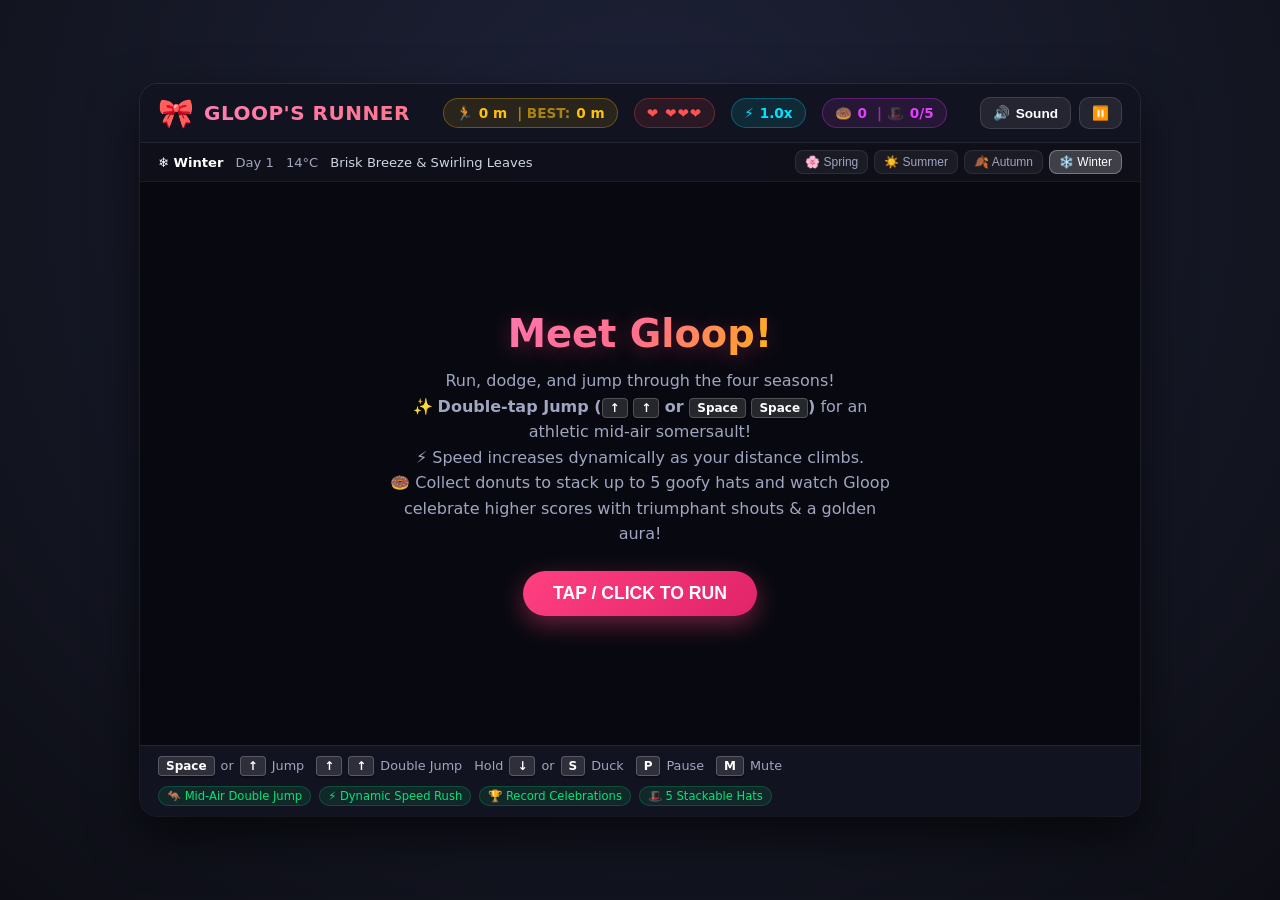
==== gloop_runner.html @ 0ab564d3 "feat: deploy Gloop Runner endless runner with mobile responsive UI and Netlify redirects" ====
<!DOCTYPE html>
<html lang="en">
<head>
  <meta charset="UTF-8">
  <meta name="viewport" content="width=device-width, initial-scale=1.0, user-scalable=no, maximum-scale=1.0">
  <title>Gloop's Endless Adventure - The Game That Never Ends</title>
  <style>
    /* ==========================================================================
       GLOOP'S ENDLESS RUNNER - STYLESHEET
       Self-contained, responsive, arcade-style aesthetic
       ========================================================================== */
    :root {
      --bg-dark: #12131c;
      --card-bg: rgba(26, 28, 44, 0.85);
      --accent-pink: #ff4081;
      --accent-gold: #ffc107;
      --accent-blue: #00e5ff;
      --accent-green: #00e676;
      --text-main: #ffffff;
      --text-muted: #a0a5c0;
      --font-family: 'Segoe UI', system-ui, -apple-system, BlinkMacSystemFont, Roboto, sans-serif;
    }

    * {
      box-sizing: border-box;
      margin: 0;
      padding: 0;
      user-select: none;
      -webkit-user-select: none;
      -webkit-tap-highlight-color: transparent;
    }

    body {
      background-color: var(--bg-dark);
      background-image: radial-gradient(circle at 50% 20%, #1e2238 0%, #0d0e15 100%);
      color: var(--text-main);
      font-family: var(--font-family);
      min-height: 100vh;
      display: flex;
      flex-direction: column;
      align-items: center;
      justify-content: center;
      overflow-x: hidden;
      padding: 10px;
    }

    /* Container wrapper for the game */
    #game-container {
      position: relative;
      width: 100%;
      max-width: 1000px;
      display: flex;
      flex-direction: column;
      background: var(--card-bg);
      border-radius: 18px;
      box-shadow: 0 20px 50px rgba(0, 0, 0, 0.6), 0 0 0 1px rgba(255, 255, 255, 0.1);
      overflow: hidden;
      backdrop-filter: blur(10px);
    }

    /* Top HUD Navigation Bar */
    header.game-header {
      display: flex;
      flex-wrap: wrap;
      justify-content: space-between;
      align-items: center;
      padding: 12px 18px;
      background: rgba(18, 19, 32, 0.95);
      border-bottom: 1px solid rgba(255, 255, 255, 0.08);
      gap: 10px;
      z-index: 10;
    }

    .brand {
      display: flex;
      align-items: center;
      gap: 10px;
    }

    .brand-icon {
      font-size: 1.8rem;
      animation: floatIcon 2.5s ease-in-out infinite alternate;
    }

    @keyframes floatIcon {
      from { transform: translateY(0) rotate(0deg); }
      to { transform: translateY(-4px) rotate(6deg); }
    }

    .brand-title {
      font-size: 1.25rem;
      font-weight: 800;
      letter-spacing: 0.5px;
      background: linear-gradient(135deg, #ff7eb3 0%, #ff758c 100%);
      -webkit-background-clip: text;
      -webkit-text-fill-color: transparent;
    }

    .stats-bar {
      display: flex;
      align-items: center;
      gap: 16px;
      flex-wrap: wrap;
    }

    .stat-pill {
      display: flex;
      align-items: center;
      gap: 6px;
      background: rgba(255, 255, 255, 0.06);
      padding: 6px 12px;
      border-radius: 20px;
      font-size: 0.85rem;
      font-weight: 600;
      border: 1px solid rgba(255, 255, 255, 0.05);
    }

    .stat-pill.score-pill {
      color: var(--accent-gold);
      border-color: rgba(255, 193, 7, 0.3);
      background: rgba(255, 193, 7, 0.1);
    }

    .stat-pill.lives-pill {
      color: #ff5252;
      border-color: rgba(255, 82, 82, 0.3);
      background: rgba(255, 82, 82, 0.1);
      letter-spacing: 1px;
    }

    .stat-pill.speed-pill {
      color: #00e5ff;
      border-color: rgba(0, 229, 255, 0.3);
      background: rgba(0, 229, 255, 0.1);
      font-weight: 800;
    }

    .stat-pill.donut-pill {
      color: #e040fb;
      border-color: rgba(224, 64, 251, 0.3);
      background: rgba(224, 64, 251, 0.1);
    }

    .header-actions {
      display: flex;
      align-items: center;
      gap: 8px;
    }

    .btn-action {
      background: rgba(255, 255, 255, 0.08);
      color: var(--text-main);
      border: 1px solid rgba(255, 255, 255, 0.12);
      border-radius: 10px;
      padding: 7px 12px;
      font-size: 0.85rem;
      font-weight: 600;
      cursor: pointer;
      display: inline-flex;
      align-items: center;
      gap: 6px;
      transition: all 0.2s ease;
    }

    .btn-action:hover {
      background: rgba(255, 255, 255, 0.18);
      transform: translateY(-1px);
    }

    .btn-action:active {
      transform: translateY(1px);
    }

    /* Weather & Season Ticker Line */
    .season-ticker {
      display: flex;
      align-items: center;
      justify-content: space-between;
      padding: 7px 18px;
      background: rgba(14, 15, 24, 0.9);
      border-bottom: 1px solid rgba(255, 255, 255, 0.05);
      font-size: 0.82rem;
      color: var(--text-muted);
      flex-wrap: wrap;
      gap: 8px;
    }

    .season-info {
      display: flex;
      align-items: center;
      gap: 12px;
    }

    .season-badge {
      font-weight: 700;
      color: #ffffff;
      display: flex;
      align-items: center;
      gap: 5px;
    }

    .season-buttons {
      display: flex;
      align-items: center;
      gap: 6px;
    }

    .btn-season {
      background: rgba(255, 255, 255, 0.05);
      border: 1px solid rgba(255, 255, 255, 0.08);
      color: var(--text-muted);
      padding: 4px 9px;
      border-radius: 8px;
      font-size: 0.75rem;
      cursor: pointer;
      transition: all 0.2s;
    }

    .btn-season:hover, .btn-season.active {
      background: rgba(255, 255, 255, 0.2);
      color: #fff;
      border-color: rgba(255, 255, 255, 0.3);
    }

    /* Canvas Viewport */
    .canvas-wrapper {
      position: relative;
      width: 100%;
      aspect-ratio: 16 / 9;
      background: #000;
      overflow: hidden;
      cursor: pointer;
    }

    canvas#gameCanvas {
      display: block;
      width: 100%;
      height: 100%;
      touch-action: none;
    }

    /* On-Screen Mobile Touch Controls */
    .touch-controls {
      display: none;
      position: absolute;
      bottom: 12px;
      left: 0;
      width: 100%;
      padding: 0 16px;
      pointer-events: none;
      justify-content: space-between;
      z-index: 15;
    }

    .touch-btn {
      pointer-events: auto;
      width: 82px;
      height: 82px;
      border-radius: 50%;
      background: rgba(255, 255, 255, 0.25);
      border: 3px solid rgba(255, 255, 255, 0.5);
      box-shadow: 0 6px 16px rgba(0, 0, 0, 0.4);
      color: #ffffff;
      font-size: 1.1rem;
      font-weight: 800;
      display: flex;
      flex-direction: column;
      align-items: center;
      justify-content: center;
      gap: 3px;
      backdrop-filter: blur(8px);
      transition: transform 0.1s, background 0.1s;
      user-select: none;
      -webkit-user-select: none;
      touch-action: none;
    }

    .touch-btn:active, .touch-btn.pressed {
      transform: scale(0.92);
      background: rgba(255, 255, 255, 0.45);
      border-color: #fff;
    }

    .touch-btn span.label {
      font-size: 0.72rem;
      letter-spacing: 0.5px;
    }

    /* Overlay screens (Pause, Start Instructions) */
    .overlay-screen {
      position: absolute;
      top: 0;
      left: 0;
      width: 100%;
      height: 100%;
      background: rgba(10, 11, 20, 0.82);
      backdrop-filter: blur(8px);
      display: flex;
      flex-direction: column;
      align-items: center;
      justify-content: center;
      color: #fff;
      z-index: 20;
      opacity: 0;
      pointer-events: none;
      transition: opacity 0.3s ease;
      padding: 24px;
      text-align: center;
    }

    .overlay-screen.visible {
      opacity: 1;
      pointer-events: auto;
    }

    .overlay-title {
      font-size: 2.4rem;
      font-weight: 900;
      margin-bottom: 12px;
      background: linear-gradient(135deg, #ff7eb3, #ff758c, #ffc107);
      -webkit-background-clip: text;
      -webkit-text-fill-color: transparent;
      text-shadow: 0 4px 20px rgba(255, 64, 129, 0.3);
    }

    .overlay-desc {
      font-size: 1rem;
      max-width: 500px;
      line-height: 1.6;
      color: var(--text-muted);
      margin-bottom: 24px;
    }

    .overlay-btn {
      background: linear-gradient(135deg, var(--accent-pink), #e02468);
      border: none;
      color: #fff;
      padding: 12px 30px;
      font-size: 1.1rem;
      font-weight: 700;
      border-radius: 30px;
      cursor: pointer;
      box-shadow: 0 8px 24px rgba(255, 64, 129, 0.4);
      transition: all 0.2s ease;
    }

    .overlay-btn:hover {
      transform: translateY(-2px) scale(1.03);
      box-shadow: 0 12px 30px rgba(255, 64, 129, 0.6);
    }

    /* Bottom Info & Keyboard Hints */
    footer.game-footer {
      display: flex;
      justify-content: space-between;
      align-items: center;
      padding: 10px 18px;
      background: rgba(18, 19, 32, 0.95);
      border-top: 1px solid rgba(255, 255, 255, 0.08);
      font-size: 0.8rem;
      color: var(--text-muted);
      flex-wrap: wrap;
      gap: 10px;
    }

    .key-hints {
      display: flex;
      align-items: center;
      gap: 12px;
      flex-wrap: wrap;
    }

    .key-hint {
      display: flex;
      align-items: center;
      gap: 6px;
    }

    kbd {
      background: rgba(255, 255, 255, 0.12);
      border: 1px solid rgba(255, 255, 255, 0.2);
      border-radius: 4px;
      padding: 2px 7px;
      font-family: inherit;
      font-size: 0.75rem;
      font-weight: 700;
      color: #fff;
      box-shadow: 0 2px 0 rgba(0, 0, 0, 0.4);
    }

    .feature-tags {
      display: flex;
      gap: 8px;
    }

    .feature-tag {
      font-size: 0.72rem;
      color: var(--accent-green);
      background: rgba(0, 230, 118, 0.1);
      padding: 2px 8px;
      border-radius: 12px;
      border: 1px solid rgba(0, 230, 118, 0.2);
    }

    /* ==========================================================================
       MOBILE RESPONSIVE & CUTE ADAPTIVE LAYOUT (< 768px)
       Full-screen native mobile arcade feel, chunky pastel thumb controls,
       compact HUD, and zero clutter.
       ========================================================================== */
    .mobile-control-bar {
      display: none;
    }

    @media (max-width: 768px) {
      body {
        padding: 0;
        margin: 0;
        width: 100vw;
        height: 100dvh;
        height: 100vh;
        overflow: hidden;
        justify-content: flex-start;
      }

      #game-container {
        width: 100vw;
        height: 100dvh;
        height: 100vh;
        max-width: 100%;
        border-radius: 0;
        border: none;
        box-shadow: none;
        background: #0d0e17;
      }

      /* Compact, Cute Top Header on Phone */
      header.game-header {
        padding: 8px 10px;
        gap: 6px;
        flex-wrap: nowrap;
        background: rgba(18, 19, 32, 0.98);
        border-bottom: 1px solid rgba(255, 255, 255, 0.08);
      }

      .brand {
        gap: 6px;
        flex-shrink: 0;
      }

      .brand-icon {
        font-size: 1.3rem;
      }

      .brand-title {
        font-size: 1rem;
        letter-spacing: 0.2px;
      }

      .stats-bar {
        gap: 5px;
        flex-wrap: nowrap;
        overflow-x: auto;
        scrollbar-width: none;
        -webkit-overflow-scrolling: touch;
      }
      .stats-bar::-webkit-scrollbar {
        display: none;
      }

      .stat-pill {
        padding: 4px 7px;
        font-size: 0.74rem;
        border-radius: 12px;
        gap: 3px;
        white-space: nowrap;
      }

      .stat-pill span[style*="opacity"] {
        display: none; /* Hide "| BEST:" verbose label to keep pills clean */
      }

      .header-actions {
        gap: 5px;
        flex-shrink: 0;
      }

      .btn-action {
        width: 34px;
        height: 34px;
        padding: 0;
        justify-content: center;
        border-radius: 50%;
      }

      .btn-action span#mute-text {
        display: none; /* Icon only */
      }

      /* Compact Weather Bar */
      .season-ticker {
        padding: 4px 10px;
        font-size: 0.72rem;
        flex-wrap: nowrap;
        gap: 6px;
        background: rgba(14, 15, 24, 0.95);
      }

      .season-info {
        gap: 6px;
        white-space: nowrap;
        overflow: hidden;
        text-overflow: ellipsis;
      }

      #hud-weather {
        display: none; /* Keep ticker ultra-clean on phone */
      }

      .season-buttons {
        gap: 3px;
        flex-shrink: 0;
      }

      .btn-season {
        padding: 2px 6px;
        font-size: 0.68rem;
        border-radius: 6px;
      }

      /* Canvas flexible gaming area */
      .canvas-wrapper {
        flex: 1;
        min-height: 0;
        width: 100%;
        aspect-ratio: auto; /* Let flex occupy natural screen height */
        display: flex;
        align-items: center;
        justify-content: center;
        background: #000;
      }

      canvas#gameCanvas {
        width: 100%;
        height: 100%;
        object-fit: contain;
      }

      /* On-screen touch controls in canvas are hidden in portrait; dedicated bottom bar is used */
      .touch-controls {
        display: none !important;
      }

      /* Mobile Dedicated Bottom Control Deck */
      .mobile-control-bar {
        display: flex;
        align-items: center;
        justify-content: space-between;
        padding: 8px 12px;
        padding-bottom: max(10px, env(safe-area-inset-bottom));
        background: rgba(14, 15, 26, 0.98);
        border-top: 1px solid rgba(255, 255, 255, 0.08);
        gap: 10px;
        z-index: 25;
      }

      .mobile-btn {
        flex: 1;
        height: 60px;
        border: none;
        border-radius: 18px;
        color: #ffffff;
        font-family: inherit;
        display: flex;
        align-items: center;
        justify-content: center;
        gap: 8px;
        cursor: pointer;
        user-select: none;
        -webkit-user-select: none;
        touch-action: manipulation;
        transition: transform 0.08s ease, filter 0.08s ease;
      }

      .mobile-btn:active, .mobile-btn.pressed {
        transform: scale(0.93);
        filter: brightness(1.25);
      }

      .mobile-btn.btn-duck {
        background: linear-gradient(135deg, #673ab7, #536dfe);
        box-shadow: 0 6px 18px rgba(103, 58, 183, 0.35);
      }

      .mobile-btn.btn-jump {
        background: linear-gradient(135deg, #ff4081, #f50057);
        box-shadow: 0 6px 18px rgba(255, 64, 129, 0.4);
      }

      .mobile-btn .btn-icon {
        font-size: 1.35rem;
      }

      .mobile-btn .btn-labels {
        display: flex;
        flex-direction: column;
        align-items: flex-start;
        line-height: 1.1;
      }

      .mobile-btn .btn-title {
        font-size: 0.92rem;
        font-weight: 800;
        letter-spacing: 0.5px;
      }

      .mobile-btn .btn-sub {
        font-size: 0.65rem;
        font-weight: 600;
        opacity: 0.85;
      }

      .mobile-hint {
        display: none;
        flex-direction: column;
        align-items: center;
        font-size: 0.62rem;
        color: var(--text-muted);
        line-height: 1.2;
        text-align: center;
      }

      /* Hide PC keyboard hints footer on phone */
      footer.game-footer {
        display: none !important;
      }

      /* Scaled cute modals for mobile */
      .overlay-screen {
        padding: 18px 14px;
      }

      .overlay-title {
        font-size: 1.6rem;
        margin-bottom: 8px;
      }

      .overlay-desc {
        font-size: 0.84rem;
        line-height: 1.45;
        margin-bottom: 16px;
      }

      .overlay-btn {
        padding: 11px 26px;
        font-size: 0.95rem;
        border-radius: 24px;
      }
    }

    /* Landscape Mode on Phone (Hold phone sideways) */
    @media (max-width: 900px) and (orientation: landscape) {
      body {
        padding: 0;
        height: 100vh;
      }

      #game-container {
        height: 100vh;
        width: 100vw;
        border-radius: 0;
      }

      header.game-header {
        padding: 4px 12px;
      }

      .season-ticker {
        display: none !important;
      }

      .mobile-control-bar {
        display: none !important;
      }

      /* In landscape, show floating corner thumb buttons */
      .touch-controls {
        display: flex !important;
        position: absolute;
        bottom: 10px;
        left: 0;
        width: 100%;
        padding: 0 16px;
        pointer-events: none;
        justify-content: space-between;
        z-index: 25;
      }

      .touch-btn {
        pointer-events: auto;
        width: 68px;
        height: 68px;
      }
    }

    /* Respect reduced motion preference */
    @media (prefers-reduced-motion: reduce) {
      .brand-icon {
        animation: none;
      }
      * {
        animation-duration: 0.001ms !important;
        transition-duration: 0.001ms !important;
      }
    }
  </style>
</head>
<body>

  <!-- Main Game Container -->
  <div id="game-container">
    
    <!-- Top Header HUD -->
    <header class="game-header">
      <div class="brand">
        <span class="brand-icon">🎀</span>
        <div class="brand-title">GLOOP'S RUNNER</div>
      </div>

      <div class="stats-bar">
        <div class="stat-pill score-pill" title="Distance Travelled">
          <span>🏃</span> <span id="hud-score">0 m</span>
          <span style="opacity: 0.6; margin-left: 4px;">| BEST:</span>
          <span id="hud-best-score">0 m</span>
        </div>

        <div class="stat-pill lives-pill" title="Player Lives (3 Hearts)">
          <span>❤️</span> <span id="hud-lives">❤️❤️❤️</span>
        </div>

        <div class="stat-pill speed-pill" title="Speed Multiplier">
          <span>⚡</span> <span id="hud-speed">1.0x</span>
        </div>

        <div class="stat-pill donut-pill" title="Donuts Collected & Hats">
          <span>🍩</span> <span id="hud-donuts">0</span>
          <span style="opacity: 0.6; margin-left: 4px;">| 🎩</span>
          <span id="hud-hats">0/5</span>
        </div>
      </div>

      <div class="header-actions">
        <button id="btn-mute" class="btn-action" title="Toggle Sound">
          <span id="mute-icon">🔊</span> <span id="mute-text">Sound</span>
        </button>
        <button id="btn-pause" class="btn-action" title="Pause Game (P)">
          <span id="pause-icon">⏸️</span>
        </button>
      </div>
    </header>

    <!-- Season & Dynamic Weather Ticker -->
    <div class="season-ticker">
      <div class="season-info">
        <div class="season-badge" id="hud-season-name">🍂 Autumn</div>
        <div id="hud-day">Day 1</div>
        <div id="hud-temp">14°C</div>
        <div id="hud-weather" style="color: #cbd5e1;">Brisk Breeze & Swirling Leaves</div>
      </div>

      <div class="season-buttons">
        <button class="btn-season" data-season="0" title="Switch to Spring">🌸 Spring</button>
        <button class="btn-season" data-season="1" title="Switch to Summer">☀️ Summer</button>
        <button class="btn-season" data-season="2" title="Switch to Autumn">🍂 Autumn</button>
        <button class="btn-season" data-season="3" title="Switch to Winter">❄️ Winter</button>
      </div>
    </div>

    <!-- Canvas Game Viewport -->
    <div class="canvas-wrapper" id="canvas-wrapper">
      <canvas id="gameCanvas"></canvas>

      <!-- On-Screen Mobile Touch Controls -->
      <div class="touch-controls">
        <button id="touch-duck" class="touch-btn" aria-label="Duck">
          <span>🛡️</span>
          <span class="label">DUCK</span>
        </button>
        <button id="touch-jump" class="touch-btn" aria-label="Jump / Double Jump">
          <span>🦘</span>
          <span class="label">JUMP x2</span>
        </button>
      </div>

      <!-- Start Overlay Screen -->
      <div id="start-overlay" class="overlay-screen visible">
        <h1 class="overlay-title">Meet Gloop!</h1>
        <p class="overlay-desc">
          Run, dodge, and jump through the four seasons!<br>
          ✨ <strong>Double-tap Jump (<kbd>↑</kbd> <kbd>↑</kbd> or <kbd>Space</kbd> <kbd>Space</kbd>)</strong> for an athletic mid-air somersault!<br>
          ⚡ Speed increases dynamically as your distance climbs.<br>
          🍩 Collect donuts to stack up to 5 goofy hats and watch Gloop celebrate higher scores with triumphant shouts & a golden aura!
        </p>
        <button id="btn-start" class="overlay-btn">TAP / CLICK TO RUN</button>
      </div>

      <!-- Pause Overlay Screen -->
      <div id="pause-overlay" class="overlay-screen">
        <h2 class="overlay-title">PAUSED</h2>
        <p class="overlay-desc">Catch your breath! Gloop is waiting for you.</p>
        <button id="btn-resume" class="overlay-btn">RESUME RUN</button>
      </div>

      <!-- Game Over Overlay Screen -->
      <div id="gameover-overlay" class="overlay-screen">
        <h1 class="overlay-title" style="color: #ff5252;">💥 GAME OVER 💥</h1>
        <div id="gameover-record-badge" style="display: none; background: rgba(255, 215, 0, 0.2); border: 1px solid #ffd700; color: #ffd700; padding: 6px 16px; border-radius: 20px; font-weight: 800; font-size: 0.95rem; margin-bottom: 14px;">🏆 NEW ALL-TIME BEST RECORD!</div>
        <p class="overlay-desc">
          Distance Travelled: <strong id="go-score" style="color: #ffc107; font-size: 1.25rem;">0 m</strong><br>
          Donuts: <strong id="go-donuts" style="color: #e040fb;">0</strong> | Hats Unlocked: <strong id="go-hats" style="color: #00e5ff;">0/5</strong><br>
          Max Speed Reached: <strong id="go-speed" style="color: #00e676;">1.0x</strong>
        </p>
        <button id="btn-restart" class="overlay-btn">PLAY AGAIN (SPACE)</button>
      </div>
    </div>

    <!-- Mobile Dedicated Touch Control Deck (Visible on Phone) -->
    <div class="mobile-control-bar">
      <button id="mobile-duck" class="mobile-btn btn-duck" aria-label="Duck">
        <span class="btn-icon">🛡️</span>
        <div class="btn-labels">
          <span class="btn-title">DUCK</span>
          <span class="btn-sub">HOLD TO SLIDE</span>
        </div>
      </button>

      <button id="mobile-jump" class="mobile-btn btn-jump" aria-label="Jump / Double Jump">
        <span class="btn-icon">🦘</span>
        <div class="btn-labels">
          <span class="btn-title">JUMP</span>
          <span class="btn-sub">TAP x2 FLIP</span>
        </div>
      </button>
    </div>

    <!-- Bottom Footer Hints -->
    <footer class="game-footer">
      <div class="key-hints">
        <div class="key-hint"><kbd>Space</kbd> or <kbd>↑</kbd> Jump</div>
        <div class="key-hint"><kbd>↑</kbd> <kbd>↑</kbd> Double Jump</div>
        <div class="key-hint">Hold <kbd>↓</kbd> or <kbd>S</kbd> Duck</div>
        <div class="key-hint"><kbd>P</kbd> Pause</div>
        <div class="key-hint"><kbd>M</kbd> Mute</div>
      </div>

      <div class="feature-tags">
        <span class="feature-tag">🦘 Mid-Air Double Jump</span>
        <span class="feature-tag">⚡ Dynamic Speed Rush</span>
        <span class="feature-tag">🏆 Record Celebrations</span>
        <span class="feature-tag">🎩 5 Stackable Hats</span>
      </div>
    </footer>

  </div>

  <!-- Game Logic Script -->
  <script>
    /**
     * GLOOP'S ENDLESS RUNNER
     * A rich single-file canvas game with procedural Web Audio synthesis,
     * smooth seasonal blending, dynamic growth, stackable hats, and physics.
     */
    (function () {
      'use strict';

      // Canvas roundRect polyfill for maximum browser compatibility
      if (!CanvasRenderingContext2D.prototype.roundRect) {
        CanvasRenderingContext2D.prototype.roundRect = function (x, y, w, h, radii = 0) {
          const r = typeof radii === 'number' ? [radii, radii, radii, radii] : radii;
          const tl = r[0] || 0, tr = r[1] || 0, br = r[2] || 0, bl = r[3] || 0;
          this.beginPath();
          this.moveTo(x + tl, y);
          this.lineTo(x + w - tr, y);
          this.quadraticCurveTo(x + w, y, x + w, y + tr);
          this.lineTo(x + w, y + h - br);
          this.quadraticCurveTo(x + w, y + h, x + w - br, y + h);
          this.lineTo(x + bl, y + h);
          this.quadraticCurveTo(x, y + h, x, y + h - bl);
          this.lineTo(x, y + tl);
          this.quadraticCurveTo(x, y, x + tl, y);
          this.closePath();
          return this;
        };
      }

      // =========================================================================
      // 1. CONFIGURATION & CONSTANTS
      // =========================================================================
      const VIRTUAL_WIDTH = 960;
      const VIRTUAL_HEIGHT = 540;
      const GROUND_Y = 440; // Ground line in virtual coordinates

      const SEASON_NAMES = ['Spring', 'Summer', 'Autumn', 'Winter'];
      const SEASON_ICONS = ['🌸', '☀️', '🍂', '❄️'];
      const SEASON_DURATION_SEC = 36.0; // 36s per season
      const SEASON_TRANSITION_SEC = 4.0; // 4s smooth color blend

      // Speed configuration
      const INITIAL_SPEED = 320; // Virtual pixels per second
      const MAX_SPEED = 820;
      const SPEED_ACCELERATION = 1.25; // Speed increase per second

      // Reduced motion check
      const prefersReducedMotion = window.matchMedia('(prefers-reduced-motion: reduce)').matches;

      // =========================================================================
      // 2. PROCEDURAL WEB AUDIO SYNTHESIS ENGINE
      // =========================================================================
      class SoundEngine {
        constructor() {
          this.ctx = null;
          this.masterGain = null;
          this.isMuted = false;
          this.initialized = false;
        }

        init() {
          if (this.initialized) return;
          try {
            const AudioContextClass = window.AudioContext || window.webkitAudioContext;
            this.ctx = new AudioContextClass();
            this.masterGain = this.ctx.createGain();
            this.masterGain.gain.setValueAtTime(this.isMuted ? 0 : 0.45, this.ctx.currentTime);
            this.masterGain.connect(this.ctx.destination);
            this.initialized = true;
          } catch (e) {
            console.warn('Web Audio API not supported or blocked:', e);
          }
        }

        resume() {
          if (this.ctx && this.ctx.state === 'suspended') {
            this.ctx.resume();
          }
        }

        toggleMute() {
          this.isMuted = !this.isMuted;
          if (this.masterGain && this.ctx) {
            this.masterGain.gain.cancelScheduledValues(this.ctx.currentTime);
            this.masterGain.gain.setValueAtTime(this.isMuted ? 0 : 0.45, this.ctx.currentTime);
          }
          return this.isMuted;
        }

        /**
         * Calculates pitch factor based on Gloop's current growth scale.
         * As Gloop grows from 1.0 to 2.4, his voice deepens!
         */
        getPitchFactor(scale) {
          const s = Math.max(1.0, scale || 1.0);
          return 1.0 / (1.0 + (s - 1.0) * 0.42);
        }

        /**
         * Play one of the 5 weird jump sounds at random:
         * Random weird sound picked on every jump:
         * 1. boing, 2. squeak, 3. bubblepop, 4. wheee, 5. quack
         */
        playJumpSound(gloopScale) {
          if (!this.initialized || this.isMuted) return;
          this.resume();

          const pitch = this.getPitchFactor(gloopScale);
          const sounds = ['boing', 'squeak', 'bubblepop', 'wheee', 'quack'];
          const picked = sounds[Math.floor(Math.random() * sounds.length)];

          const t = this.ctx.currentTime;

          switch (picked) {
            case 'boing':
              this._playBoing(t, pitch);
              break;
            case 'squeak':
              this._playSqueak(t, pitch);
              break;
            case 'bubblepop':
              this._playBubblePop(t, pitch);
              break;
            case 'wheee':
              this._playWheee(t, pitch);
              break;
            case 'quack':
              this._playQuack(t, pitch);
              break;
          }
        }

        // 1. Boing: rubbery cartoon spring boing
        _playBoing(t, pitch) {
          const osc = this.ctx.createOscillator();
          const gain = this.ctx.createGain();
          const lfo = this.ctx.createOscillator();
          const lfoGain = this.ctx.createGain();

          osc.type = 'sine';
          const baseFreq = 160 * pitch;
          const targetFreq = 480 * pitch;

          osc.frequency.setValueAtTime(baseFreq, t);
          osc.frequency.exponentialRampToValueAtTime(targetFreq, t + 0.1);

          // Fast vibrato decay
          lfo.type = 'sine';
          lfo.frequency.setValueAtTime(22, t);
          lfoGain.gain.setValueAtTime(60 * pitch, t);
          lfoGain.gain.exponentialRampToValueAtTime(1, t + 0.35);

          lfo.connect(osc.frequency);
          osc.connect(gain);
          gain.connect(this.masterGain);

          gain.gain.setValueAtTime(0.01, t);
          gain.gain.linearRampToValueAtTime(0.5, t + 0.02);
          gain.gain.exponentialRampToValueAtTime(0.001, t + 0.38);

          lfo.start(t);
          osc.start(t);
          lfo.stop(t + 0.4);
          osc.stop(t + 0.4);
        }

        // 2. Squeak: high-pitched cute chirp
        _playSqueak(t, pitch) {
          const osc = this.ctx.createOscillator();
          const gain = this.ctx.createGain();

          osc.type = 'sine';
          const startF = 850 * pitch;
          const peakF = 1800 * pitch;
          const endF = 1100 * pitch;

          osc.frequency.setValueAtTime(startF, t);
          osc.frequency.linearRampToValueAtTime(peakF, t + 0.05);
          osc.frequency.exponentialRampToValueAtTime(endF, t + 0.14);

          gain.gain.setValueAtTime(0.01, t);
          gain.gain.linearRampToValueAtTime(0.4, t + 0.02);
          gain.gain.exponentialRampToValueAtTime(0.001, t + 0.18);

          osc.connect(gain);
          gain.connect(this.masterGain);

          osc.start(t);
          osc.stop(t + 0.2);
        }

        // 3. Bubble Pop: satisfying, playful cartoon water-drop pop & chime
        _playBubblePop(t, pitch) {
          const osc = this.ctx.createOscillator();
          const gain = this.ctx.createGain();

          osc.type = 'sine';
          const baseF = 400 * pitch;
          const peakF = 980 * pitch;

          osc.frequency.setValueAtTime(baseF, t);
          osc.frequency.exponentialRampToValueAtTime(peakF, t + 0.04);
          osc.frequency.exponentialRampToValueAtTime(peakF * 0.72, t + 0.14);

          gain.gain.setValueAtTime(0.01, t);
          gain.gain.linearRampToValueAtTime(0.45, t + 0.012);
          gain.gain.exponentialRampToValueAtTime(0.001, t + 0.16);

          osc.connect(gain);
          gain.connect(this.masterGain);

          osc.start(t);
          osc.stop(t + 0.18);
        }

        // 4. Wheee: playful rising glide with sweet vibrato
        _playWheee(t, pitch) {
          const osc = this.ctx.createOscillator();
          const gain = this.ctx.createGain();
          const lfo = this.ctx.createOscillator();
          const lfoGain = this.ctx.createGain();

          osc.type = 'triangle';
          const startF = 260 * pitch;
          const endF = 620 * pitch;

          osc.frequency.setValueAtTime(startF, t);
          osc.frequency.exponentialRampToValueAtTime(endF, t + 0.38);

          lfo.type = 'sine';
          lfo.frequency.setValueAtTime(7.5, t);
          lfoGain.gain.setValueAtTime(25 * pitch, t);

          lfo.connect(osc.frequency);
          osc.connect(gain);
          gain.connect(this.masterGain);

          gain.gain.setValueAtTime(0.01, t);
          gain.gain.linearRampToValueAtTime(0.45, t + 0.05);
          gain.gain.exponentialRampToValueAtTime(0.001, t + 0.42);

          lfo.start(t);
          osc.start(t);
          lfo.stop(t + 0.45);
          osc.stop(t + 0.45);
        }

        // 5. Quack: filtered resonant formant sweep
        _playQuack(t, pitch) {
          const osc = this.ctx.createOscillator();
          const filter = this.ctx.createBiquadFilter();
          const gain = this.ctx.createGain();

          osc.type = 'sawtooth';
          osc.frequency.setValueAtTime(280 * pitch, t);
          osc.frequency.linearRampToValueAtTime(170 * pitch, t + 0.22);

          filter.type = 'bandpass';
          filter.Q.setValueAtTime(5.5, t);
          filter.frequency.setValueAtTime(1150 * pitch, t);
          filter.frequency.exponentialRampToValueAtTime(450 * pitch, t + 0.22);

          gain.gain.setValueAtTime(0.01, t);
          gain.gain.linearRampToValueAtTime(0.48, t + 0.03);
          gain.gain.exponentialRampToValueAtTime(0.001, t + 0.24);

          osc.connect(filter);
          filter.connect(gain);
          gain.connect(this.masterGain);

          osc.start(t);
          osc.stop(t + 0.26);
        }

        // Bonk sound: cartoon dizzy thud + spring wobble
        playBonk() {
          if (!this.initialized || this.isMuted) return;
          this.resume();
          const t = this.ctx.currentTime;

          const osc = this.ctx.createOscillator();
          const gain = this.ctx.createGain();

          osc.type = 'sine';
          osc.frequency.setValueAtTime(220, t);
          osc.frequency.exponentialRampToValueAtTime(55, t + 0.25);

          gain.gain.setValueAtTime(0.6, t);
          gain.gain.exponentialRampToValueAtTime(0.01, t + 0.3);

          osc.connect(gain);
          gain.connect(this.masterGain);

          osc.start(t);
          osc.stop(t + 0.32);

          // Cartoon dizzy chime ring
          const chime = this.ctx.createOscillator();
          const chimeGain = this.ctx.createGain();
          chime.type = 'triangle';
          chime.frequency.setValueAtTime(540, t + 0.05);
          chime.frequency.linearRampToValueAtTime(320, t + 0.4);

          chimeGain.gain.setValueAtTime(0.01, t);
          chimeGain.gain.linearRampToValueAtTime(0.25, t + 0.06);
          chimeGain.gain.exponentialRampToValueAtTime(0.001, t + 0.45);

          chime.connect(chimeGain);
          chimeGain.connect(this.masterGain);

          chime.start(t + 0.05);
          chime.stop(t + 0.48);
        }

        // Donut collect chime: bright happy sparkle
        playDonutCollect() {
          if (!this.initialized || this.isMuted) return;
          this.resume();
          const t = this.ctx.currentTime;

          const notes = [880, 1174, 1567]; // A5, D6, G6
          notes.forEach((freq, idx) => {
            const osc = this.ctx.createOscillator();
            const gain = this.ctx.createGain();
            const start = t + idx * 0.055;

            osc.type = 'sine';
            osc.frequency.setValueAtTime(freq, start);

            gain.gain.setValueAtTime(0.01, start);
            gain.gain.linearRampToValueAtTime(0.3, start + 0.01);
            gain.gain.exponentialRampToValueAtTime(0.001, start + 0.22);

            osc.connect(gain);
            gain.connect(this.masterGain);

            osc.start(start);
            osc.stop(start + 0.25);
          });
        }

        // New Hat unlocked fanfare!
        playHatFanfare() {
          if (!this.initialized || this.isMuted) return;
          this.resume();
          const t = this.ctx.currentTime;
          const notes = [523.25, 659.25, 783.99, 1046.50]; // C5, E5, G5, C6

          notes.forEach((freq, idx) => {
            const osc = this.ctx.createOscillator();
            const gain = this.ctx.createGain();
            const start = t + idx * 0.08;

            osc.type = 'triangle';
            osc.frequency.setValueAtTime(freq, start);

            gain.gain.setValueAtTime(0.01, start);
            gain.gain.linearRampToValueAtTime(0.4, start + 0.02);
            gain.gain.exponentialRampToValueAtTime(0.001, start + 0.35);

            osc.connect(gain);
            gain.connect(this.masterGain);

            osc.start(start);
            osc.stop(start + 0.4);
          });
        }

        // Duck woosh
        playDuck() {
          if (!this.initialized || this.isMuted) return;
          this.resume();
          const t = this.ctx.currentTime;
          const osc = this.ctx.createOscillator();
          const gain = this.ctx.createGain();

          osc.type = 'sine';
          osc.frequency.setValueAtTime(320, t);
          osc.frequency.exponentialRampToValueAtTime(140, t + 0.12);

          gain.gain.setValueAtTime(0.18, t);
          gain.gain.exponentialRampToValueAtTime(0.001, t + 0.14);

          osc.connect(gain);
          gain.connect(this.masterGain);

          osc.start(t);
          osc.stop(t + 0.15);
        }

        // Double Jump sound: bright spring chirp with sparkle
        playDoubleJump(gloopScale) {
          if (!this.initialized || this.isMuted) return;
          this.resume();
          const pitch = this.getPitchFactor(gloopScale);
          const t = this.ctx.currentTime;

          const osc1 = this.ctx.createOscillator();
          const osc2 = this.ctx.createOscillator();
          const gain = this.ctx.createGain();

          osc1.type = 'sine';
          osc1.frequency.setValueAtTime(380 * pitch, t);
          osc1.frequency.exponentialRampToValueAtTime(920 * pitch, t + 0.16);

          osc2.type = 'triangle';
          osc2.frequency.setValueAtTime(580 * pitch, t);
          osc2.frequency.exponentialRampToValueAtTime(1380 * pitch, t + 0.18);

          gain.gain.setValueAtTime(0.01, t);
          gain.gain.linearRampToValueAtTime(0.4, t + 0.02);
          gain.gain.exponentialRampToValueAtTime(0.001, t + 0.22);

          osc1.connect(gain);
          osc2.connect(gain);
          gain.connect(this.masterGain);

          osc1.start(t);
          osc2.start(t);
          osc1.stop(t + 0.24);
          osc2.stop(t + 0.24);
        }

        // Milestone fanfare when reaching score targets
        playMilestoneFanfare() {
          if (!this.initialized || this.isMuted) return;
          this.resume();
          const t = this.ctx.currentTime;
          const freqs = [440, 554.37, 659.25, 880]; // A4, C#5, E5, A5
          freqs.forEach((freq, idx) => {
            const osc = this.ctx.createOscillator();
            const gain = this.ctx.createGain();
            const st = t + idx * 0.07;
            osc.type = 'triangle';
            osc.frequency.setValueAtTime(freq, st);
            gain.gain.setValueAtTime(0.01, st);
            gain.gain.linearRampToValueAtTime(0.35, st + 0.02);
            gain.gain.exponentialRampToValueAtTime(0.001, st + 0.28);
            osc.connect(gain);
            gain.connect(this.masterGain);
            osc.start(st);
            osc.stop(st + 0.3);
          });
        }

        // Game Over sad cartoon slide
        playGameOver() {
          if (!this.initialized || this.isMuted) return;
          this.resume();
          const t = this.ctx.currentTime;
          const freqs = [330, 311.13, 293.66, 261.63]; // E4, Eb4, D4, C4
          freqs.forEach((freq, idx) => {
            const osc = this.ctx.createOscillator();
            const gain = this.ctx.createGain();
            const st = t + idx * 0.16;
            osc.type = 'sawtooth';
            osc.frequency.setValueAtTime(freq, st);
            osc.frequency.exponentialRampToValueAtTime(freq * 0.88, st + 0.18);
            gain.gain.setValueAtTime(0.01, st);
            gain.gain.linearRampToValueAtTime(0.35, st + 0.03);
            gain.gain.exponentialRampToValueAtTime(0.001, st + 0.22);
            osc.connect(gain);
            gain.connect(this.masterGain);
            osc.start(st);
            osc.stop(st + 0.24);
          });
        }

        // Unique Sound Effects for Striking Different Obstacles
        playObstacleHit(type, gloopScale) {
          if (!this.initialized || this.isMuted) return;
          this.resume();
          const pitch = this.getPitchFactor(gloopScale);
          const t = this.ctx.currentTime;

          switch (type) {
            case 'mushroom': this._playMushroomSquish(t, pitch); break;
            case 'bumblebee': this._playBeeZap(t, pitch); break;
            case 'rosebush': this._playRosebushSnap(t, pitch); break;
            case 'cactus': this._playCactusPrick(t, pitch); break;
            case 'tumbleweed': this._playTumbleweedCrackle(t, pitch); break;
            case 'seagull': this._playSeagullSquawk(t, pitch); break;
            case 'pumpkin': this._playPumpkinThonk(t, pitch); break;
            case 'scarecrow': this._playScarecrowFlump(t, pitch); break;
            case 'raven': this._playRavenCaw(t, pitch); break;
            case 'snowman': this._playSnowmanSplat(t, pitch); break;
            case 'icespikes': this._playIceShatter(t, pitch); break;
            case 'snowball': this._playSnowballWhump(t, pitch); break;
            default: this.playBonk(); break;
          }
        }

        _playMushroomSquish(t, pitch) {
          const osc = this.ctx.createOscillator();
          const gain = this.ctx.createGain();
          osc.type = 'sine';
          osc.frequency.setValueAtTime(340 * pitch, t);
          osc.frequency.exponentialRampToValueAtTime(110 * pitch, t + 0.15);
          osc.frequency.linearRampToValueAtTime(180 * pitch, t + 0.22);
          gain.gain.setValueAtTime(0.55, t);
          gain.gain.exponentialRampToValueAtTime(0.01, t + 0.28);
          osc.connect(gain);
          gain.connect(this.masterGain);
          osc.start(t);
          osc.stop(t + 0.3);
        }

        _playBeeZap(t, pitch) {
          const osc = this.ctx.createOscillator();
          const gain = this.ctx.createGain();
          osc.type = 'triangle';
          osc.frequency.setValueAtTime(560 * pitch, t);
          osc.frequency.exponentialRampToValueAtTime(220 * pitch, t + 0.16);
          gain.gain.setValueAtTime(0.01, t);
          gain.gain.linearRampToValueAtTime(0.4, t + 0.02);
          gain.gain.exponentialRampToValueAtTime(0.001, t + 0.18);
          osc.connect(gain);
          gain.connect(this.masterGain);
          osc.start(t);
          osc.stop(t + 0.2);
        }

        _playRosebushSnap(t, pitch) {
          const osc = this.ctx.createOscillator();
          const gain = this.ctx.createGain();
          osc.type = 'triangle';
          osc.frequency.setValueAtTime(650 * pitch, t);
          osc.frequency.exponentialRampToValueAtTime(180 * pitch, t + 0.12);
          gain.gain.setValueAtTime(0.5, t);
          gain.gain.exponentialRampToValueAtTime(0.01, t + 0.18);
          osc.connect(gain);
          gain.connect(this.masterGain);
          osc.start(t);
          osc.stop(t + 0.2);
        }

        _playCactusPrick(t, pitch) {
          const osc1 = this.ctx.createOscillator();
          const osc2 = this.ctx.createOscillator();
          const gain = this.ctx.createGain();
          osc1.type = 'sine';
          osc1.frequency.setValueAtTime(820 * pitch, t);
          osc1.frequency.exponentialRampToValueAtTime(260 * pitch, t + 0.14);
          osc2.type = 'triangle';
          osc2.frequency.setValueAtTime(1250 * pitch, t);
          osc2.frequency.exponentialRampToValueAtTime(450 * pitch, t + 0.08);
          gain.gain.setValueAtTime(0.48, t);
          gain.gain.exponentialRampToValueAtTime(0.01, t + 0.18);
          osc1.connect(gain);
          osc2.connect(gain);
          gain.connect(this.masterGain);
          osc1.start(t);
          osc2.start(t);
          osc1.stop(t + 0.2);
          osc2.stop(t + 0.2);
        }

        _playTumbleweedCrackle(t, pitch) {
          for (let i = 0; i < 3; i++) {
            const osc = this.ctx.createOscillator();
            const gain = this.ctx.createGain();
            const st = t + i * 0.045;
            osc.type = 'sawtooth';
            osc.frequency.setValueAtTime((350 + i * 150) * pitch, st);
            osc.frequency.exponentialRampToValueAtTime(90 * pitch, st + 0.04);
            gain.gain.setValueAtTime(0.35, st);
            gain.gain.exponentialRampToValueAtTime(0.01, st + 0.05);
            osc.connect(gain);
            gain.connect(this.masterGain);
            osc.start(st);
            osc.stop(st + 0.06);
          }
        }

        _playSeagullSquawk(t, pitch) {
          const osc = this.ctx.createOscillator();
          const filter = this.ctx.createBiquadFilter();
          const gain = this.ctx.createGain();
          osc.type = 'sawtooth';
          osc.frequency.setValueAtTime(850 * pitch, t);
          osc.frequency.linearRampToValueAtTime(420 * pitch, t + 0.26);
          filter.type = 'bandpass';
          filter.Q.setValueAtTime(6.0, t);
          filter.frequency.setValueAtTime(1400 * pitch, t);
          filter.frequency.linearRampToValueAtTime(700 * pitch, t + 0.26);
          gain.gain.setValueAtTime(0.42, t);
          gain.gain.exponentialRampToValueAtTime(0.01, t + 0.28);
          osc.connect(filter);
          filter.connect(gain);
          gain.connect(this.masterGain);
          osc.start(t);
          osc.stop(t + 0.3);
        }

        _playPumpkinThonk(t, pitch) {
          const osc = this.ctx.createOscillator();
          const gain = this.ctx.createGain();
          osc.type = 'sine';
          osc.frequency.setValueAtTime(240 * pitch, t);
          osc.frequency.exponentialRampToValueAtTime(65 * pitch, t + 0.22);
          gain.gain.setValueAtTime(0.65, t);
          gain.gain.exponentialRampToValueAtTime(0.01, t + 0.28);
          osc.connect(gain);
          gain.connect(this.masterGain);
          osc.start(t);
          osc.stop(t + 0.3);
        }

        _playScarecrowFlump(t, pitch) {
          const osc = this.ctx.createOscillator();
          const gain = this.ctx.createGain();
          osc.type = 'triangle';
          osc.frequency.setValueAtTime(160 * pitch, t);
          osc.frequency.exponentialRampToValueAtTime(45 * pitch, t + 0.25);
          gain.gain.setValueAtTime(0.55, t);
          gain.gain.exponentialRampToValueAtTime(0.01, t + 0.3);
          osc.connect(gain);
          gain.connect(this.masterGain);
          osc.start(t);
          osc.stop(t + 0.32);
        }

        _playRavenCaw(t, pitch) {
          const osc = this.ctx.createOscillator();
          const gain = this.ctx.createGain();
          osc.type = 'sawtooth';
          osc.frequency.setValueAtTime(290 * pitch, t);
          osc.frequency.linearRampToValueAtTime(210 * pitch, t + 0.28);
          gain.gain.setValueAtTime(0.45, t);
          gain.gain.exponentialRampToValueAtTime(0.01, t + 0.3);
          osc.connect(gain);
          gain.connect(this.masterGain);
          osc.start(t);
          osc.stop(t + 0.32);
        }

        _playSnowmanSplat(t, pitch) {
          const osc = this.ctx.createOscillator();
          const gain = this.ctx.createGain();
          osc.type = 'sine';
          osc.frequency.setValueAtTime(280 * pitch, t);
          osc.frequency.exponentialRampToValueAtTime(50 * pitch, t + 0.2);
          gain.gain.setValueAtTime(0.55, t);
          gain.gain.exponentialRampToValueAtTime(0.01, t + 0.25);
          osc.connect(gain);
          gain.connect(this.masterGain);
          osc.start(t);
          osc.stop(t + 0.28);
        }

        _playIceShatter(t, pitch) {
          const freqs = [1750, 2400, 3150];
          freqs.forEach((f, idx) => {
            const osc = this.ctx.createOscillator();
            const gain = this.ctx.createGain();
            const st = t + idx * 0.02;
            osc.type = 'sine';
            osc.frequency.setValueAtTime(f * pitch, st);
            gain.gain.setValueAtTime(0.3, st);
            gain.gain.exponentialRampToValueAtTime(0.001, st + 0.22);
            osc.connect(gain);
            gain.connect(this.masterGain);
            osc.start(st);
            osc.stop(st + 0.25);
          });
        }

        _playSnowballWhump(t, pitch) {
          const osc = this.ctx.createOscillator();
          const gain = this.ctx.createGain();
          osc.type = 'sine';
          osc.frequency.setValueAtTime(120 * pitch, t);
          osc.frequency.exponentialRampToValueAtTime(32 * pitch, t + 0.28);
          gain.gain.setValueAtTime(0.65, t);
          gain.gain.exponentialRampToValueAtTime(0.01, t + 0.34);
          osc.connect(gain);
          gain.connect(this.masterGain);
          osc.start(t);
          osc.stop(t + 0.36);
        }
      }

      // =========================================================================
      // 3. COLOR MATH & SEASON PALETTES
      // =========================================================================
      function hexToRgb(hex) {
        const clean = hex.replace('#', '');
        const bigint = parseInt(clean, 16);
        return {
          r: (bigint >> 16) & 255,
          g: (bigint >> 8) & 255,
          b: bigint & 255
        };
      }

      function lerpColor(hexA, hexB, factor) {
        const a = hexToRgb(hexA);
        const b = hexToRgb(hexB);
        const f = Math.max(0, Math.min(1, factor));
        const r = Math.round(a.r + (b.r - a.r) * f);
        const g = Math.round(a.g + (b.g - a.g) * f);
        const bl = Math.round(a.b + (b.b - a.b) * f);
        return `rgb(${r}, ${g}, ${bl})`;
      }

      const SEASONS_DATA = [
        { // 0: Spring
          name: 'Spring',
          icon: '🌸',
          skyTop: '#6ba3e8',
          skyBottom: '#fed6e3',
          sunColor: '#fff5cc',
          sunSize: 42,
          farHills: '#8ec5a5',
          midHills: '#60b07a',
          nearHills: '#3e965b',
          groundTop: '#4ba868',
          groundSub: '#2e7545',
          weatherDesc: 'Spring Drizzle & Drifting Petals',
          baseTemp: 18,
          particlesType: 'spring'
        },
        { // 1: Summer
          name: 'Summer',
          icon: '☀️',
          skyTop: '#1a78c2',
          skyBottom: '#91d8f7',
          skyStormTop: '#1c2833',
          skyStormBottom: '#34495e',
          sunColor: '#fff089',
          sunSize: 56,
          farHills: '#82c39d',
          midHills: '#4da563',
          nearHills: '#2d8844',
          groundTop: '#3aa152',
          groundSub: '#226934',
          weatherDesc: 'Bright Sun & Golden Warmth',
          weatherStormDesc: 'Monsoon Clouds & Lightning Flashes',
          baseTemp: 32,
          particlesType: 'summer'
        },
        { // 2: Autumn
          name: 'Autumn',
          icon: '🍂',
          skyTop: '#373265',
          skyBottom: '#e67e22',
          sunColor: '#f39c12',
          sunSize: 46,
          farHills: '#b57252',
          midHills: '#a0522d',
          nearHills: '#7c3f1d',
          groundTop: '#8d5524',
          groundSub: '#583212',
          weatherDesc: 'Brisk Wind & Swirling Leaves',
          baseTemp: 13,
          particlesType: 'autumn'
        },
        { // 3: Winter
          name: 'Winter',
          icon: '❄️',
          skyTop: '#6e7f96',
          skyBottom: '#e2ebf3',
          sunColor: '#ffffff',
          sunSize: 38,
          farHills: '#b0c4de',
          midHills: '#8ea4c0',
          nearHills: '#6c85a3',
          groundTop: '#f0f5fa',
          groundSub: '#bcc9d6',
          weatherDesc: 'Frosty Breeze & Dancing Snowfall',
          baseTemp: -2,
          particlesType: 'winter'
        }
      ];

      // =========================================================================
      // 4. PARTICLE SYSTEMS (Weather & Effects)
      // =========================================================================
      class ParticleSystem {
        constructor() {
          this.weatherParticles = [];
          this.impactParticles = [];
          this.floatingTexts = [];
          this.maxWeather = prefersReducedMotion ? 25 : 95;
          this.initWeatherPool();
        }

        initWeatherPool() {
          this.weatherParticles = [];
          for (let i = 0; i < this.maxWeather; i++) {
            this.weatherParticles.push({
              x: Math.random() * VIRTUAL_WIDTH,
              y: Math.random() * VIRTUAL_HEIGHT,
              vx: 0,
              vy: 0,
              size: 2 + Math.random() * 4,
              angle: Math.random() * Math.PI * 2,
              vRot: (Math.random() - 0.5) * 4,
              type: 'petal',
              color: '#fff',
              seed: Math.random() * 100
            });
          }
        }

        update(dt, seasonIndex, isSummerMonsoon) {
          const season = SEASONS_DATA[seasonIndex];

          // Update ambient weather particles
          for (let p of this.weatherParticles) {
            p.angle += p.vRot * dt;

            if (seasonIndex === 0) { // Spring: light drizzle + cherry petals
              if (p.seed > 40) {
                // Petal
                p.type = 'petal';
                p.color = Math.sin(p.seed) > 0 ? '#ffb7c5' : '#ffccd5';
                p.vx = 45 + Math.sin(p.y * 0.02 + p.seed) * 20;
                p.vy = 40 + Math.cos(p.x * 0.02) * 15;
              } else {
                // Drizzle
                p.type = 'rain';
                p.color = 'rgba(200, 235, 255, 0.45)';
                p.vx = 60;
                p.vy = 280;
              }
            } else if (seasonIndex === 1) { // Summer: heat shimmer / monsoon rain
              if (isSummerMonsoon) {
                p.type = 'storm-rain';
                p.color = 'rgba(180, 220, 255, 0.65)';
                p.vx = 90;
                p.vy = 420;
              } else {
                p.type = 'pollen';
                p.color = 'rgba(255, 240, 160, 0.5)';
                p.vx = 25 + Math.sin(p.y * 0.01) * 15;
                p.vy = -15 + Math.cos(p.x * 0.01) * 10;
              }
            } else if (seasonIndex === 2) { // Autumn: falling leaves
              p.type = 'leaf';
              const leafColors = ['#e67e22', '#d35400', '#f39c12', '#c0392b'];
              p.color = leafColors[Math.floor(p.seed * 10) % leafColors.length];
              p.vx = 90 + Math.sin(p.y * 0.03 + p.seed) * 40;
              p.vy = 65 + Math.cos(p.x * 0.02) * 25;
            } else { // Winter: snow
              p.type = 'snow';
              p.color = 'rgba(255, 255, 255, 0.85)';
              p.vx = 35 + Math.sin(p.y * 0.02 + p.seed) * 20;
              p.vy = 55 + (p.seed % 40);
            }

            p.x += p.vx * dt;
            p.y += p.vy * dt;

            // Screen wrap
            if (p.x > VIRTUAL_WIDTH + 20) p.x = -20;
            if (p.x < -20) p.x = VIRTUAL_WIDTH + 20;
            if (p.y > VIRTUAL_HEIGHT) {
              p.y = -10;
              p.x = Math.random() * VIRTUAL_WIDTH;
            }
            if (p.y < -20) p.y = VIRTUAL_HEIGHT + 10;
          }

          // Update impact & burst particles
          for (let i = this.impactParticles.length - 1; i >= 0; i--) {
            const p = this.impactParticles[i];
            p.x += p.vx * dt;
            p.y += p.vy * dt;
            p.vy += p.gravity * dt;
            p.life -= dt;
            p.alpha = Math.max(0, p.life / p.maxLife);
            if (p.life <= 0) {
              this.impactParticles.splice(i, 1);
            }
          }

          // Update floating text indicators
          for (let i = this.floatingTexts.length - 1; i >= 0; i--) {
            const ft = this.floatingTexts[i];
            ft.y += ft.vy * dt;
            ft.life -= dt;
            ft.alpha = Math.max(0, ft.life / ft.maxLife);
            if (ft.life <= 0) {
              this.floatingTexts.splice(i, 1);
            }
          }
        }

        drawWeather(ctx) {
          ctx.save();
          for (let p of this.weatherParticles) {
            ctx.fillStyle = p.color;
            ctx.strokeStyle = p.color;

            if (p.type === 'rain' || p.type === 'storm-rain') {
              ctx.lineWidth = p.type === 'storm-rain' ? 2 : 1.2;
              ctx.beginPath();
              ctx.moveTo(p.x, p.y);
              ctx.lineTo(p.x + p.vx * 0.04, p.y + p.vy * 0.04);
              ctx.stroke();
            } else if (p.type === 'leaf' || p.type === 'petal') {
              ctx.save();
              ctx.translate(p.x, p.y);
              ctx.rotate(p.angle);
              ctx.beginPath();
              ctx.ellipse(0, 0, p.size * 1.5, p.size * 0.8, 0, 0, Math.PI * 2);
              ctx.fill();
              ctx.restore();
            } else { // Snow / pollen
              ctx.beginPath();
              ctx.arc(p.x, p.y, p.size, 0, Math.PI * 2);
              ctx.fill();
            }
          }
          ctx.restore();
        }

        drawEffects(ctx) {
          ctx.save();
          // Draw burst particles
          for (let p of this.impactParticles) {
            ctx.fillStyle = p.color;
            ctx.globalAlpha = p.alpha;
            ctx.beginPath();
            ctx.arc(p.x, p.y, p.size * p.alpha, 0, Math.PI * 2);
            ctx.fill();
          }

          // Draw floating comic text
          for (let ft of this.floatingTexts) {
            ctx.save();
            ctx.globalAlpha = ft.alpha;
            ctx.font = `900 ${ft.fontSize}px sans-serif`;
            ctx.textAlign = 'center';
            ctx.fillStyle = ft.color;
            ctx.strokeStyle = '#000';
            ctx.lineWidth = 4;
            ctx.strokeText(ft.text, ft.x, ft.y);
            ctx.fillText(ft.text, ft.x, ft.y);
            ctx.restore();
          }
          ctx.restore();
        }

        spawnDonutSparkles(x, y) {
          if (prefersReducedMotion) return;
          const colors = ['#ff4081', '#ffeb3b', '#00e5ff', '#76ff03', '#ffffff'];
          for (let i = 0; i < 18; i++) {
            const angle = Math.random() * Math.PI * 2;
            const speed = 70 + Math.random() * 160;
            this.impactParticles.push({
              x: x,
              y: y,
              vx: Math.cos(angle) * speed,
              vy: Math.sin(angle) * speed,
              gravity: 180,
              size: 3 + Math.random() * 4,
              color: colors[i % colors.length],
              life: 0.65,
              maxLife: 0.65,
              alpha: 1
            });
          }
        }

        spawnBonkStars(x, y) {
          if (prefersReducedMotion) return;
          const colors = ['#ffeb3b', '#ff5722', '#ffffff'];
          for (let i = 0; i < 12; i++) {
            const angle = Math.random() * Math.PI * 2;
            const speed = 60 + Math.random() * 120;
            this.impactParticles.push({
              x: x,
              y: y,
              vx: Math.cos(angle) * speed,
              vy: Math.sin(angle) * speed,
              gravity: 120,
              size: 4 + Math.random() * 3,
              color: colors[i % colors.length],
              life: 0.8,
              maxLife: 0.8,
              alpha: 1
            });
          }
        }

        spawnJumpCloud(x, y) {
          if (prefersReducedMotion) return;
          for (let i = 0; i < 7; i++) {
            const angle = Math.PI * (0.8 + Math.random() * 0.4);
            const speed = 40 + Math.random() * 60;
            this.impactParticles.push({
              x: x + (Math.random() - 0.5) * 24,
              y: y,
              vx: Math.cos(angle) * speed,
              vy: Math.sin(angle) * speed * 0.4,
              gravity: 40,
              size: 5 + Math.random() * 5,
              color: 'rgba(255, 255, 255, 0.85)',
              life: 0.45,
              maxLife: 0.45,
              alpha: 1
            });
          }
        }

        spawnConfetti(x, y) {
          if (prefersReducedMotion) return;
          const colors = ['#ffd700', '#ff4081', '#00e5ff', '#76ff03', '#ffffff', '#e040fb'];
          for (let i = 0; i < 28; i++) {
            const angle = Math.random() * Math.PI * 2;
            const speed = 90 + Math.random() * 180;
            this.impactParticles.push({
              x: x,
              y: y,
              vx: Math.cos(angle) * speed,
              vy: Math.sin(angle) * speed - 60,
              gravity: 240,
              size: 4 + Math.random() * 4,
              color: colors[i % colors.length],
              life: 1.1,
              maxLife: 1.1,
              alpha: 1
            });
          }
        }

        drawSpeedLines(ctx, speedRatio) {
          if (speedRatio < 1.3 || prefersReducedMotion) return;
          ctx.save();
          const lineAlpha = Math.min(0.35, (speedRatio - 1.3) * 0.4);
          ctx.strokeStyle = `rgba(255, 255, 255, ${lineAlpha})`;
          ctx.lineWidth = 1.5;
          const t = performance.now() * 0.002;
          for (let i = 0; i < 6; i++) {
            const y = 80 + i * 65 + Math.sin(t + i) * 15;
            const xOffset = ((t * 800 * speedRatio + i * 200) % (VIRTUAL_WIDTH + 300)) - 100;
            ctx.beginPath();
            ctx.moveTo(VIRTUAL_WIDTH - xOffset, y);
            ctx.lineTo(VIRTUAL_WIDTH - xOffset - 120 * speedRatio, y);
            ctx.stroke();
          }
          ctx.restore();
        }

        addFloatingText(text, x, y, color = '#ffeb3b', size = 24) {
          this.floatingTexts.push({
            text: text,
            x: x,
            y: y,
            vy: -45,
            color: color,
            fontSize: size,
            life: 1.1,
            maxLife: 1.1,
            alpha: 1
          });
        }
      }

      // =========================================================================
      // 5. GLOOP CHARACTER CLASS
      // =========================================================================
      class Gloop {
        constructor() {
          this.x = 140; // Virtual horizontal anchor
          this.y = GROUND_Y;
          this.vy = 0;
          this.isGrounded = true;
          this.isDucking = false;

          // Lives & Game Over
          this.lives = 3;
          this.maxLives = 3;

          // Double Jump mechanics
          this.jumpCount = 0; // 0: grounded, 1: first jump, 2: double jump
          this.isDoubleJumping = false;
          this.flipAngle = 0;

          // Scale & Growth mechanics (1.0 up to ~2.4)
          this.baseRadius = 28;
          this.scale = 1.0;
          this.growthTimer = 0;
          this.maxScale = 2.4;

          // Squash & Stretch
          this.squashX = 1.0;
          this.squashY = 1.0;
          this.runCycle = 0;

          // Bonk & Invulnerability state
          this.isBonking = false;
          this.bonkTimer = 0;
          this.bonkSpinAngle = 0;
          this.invulnerableTimer = 0;
          this.totalBonks = 0;

          // Hats Stack (up to 5 stacked hats)
          this.hatsCount = 0; // Unlocked via donuts (1 hat per 4 donuts)

          // Googly eyes inertia
          this.leftPupilOffset = { x: 3, y: 0 };
          this.rightPupilOffset = { x: 3, y: 0 };

          // Physics tuning: Snappy, instant takeoff + responsive high jumps
          this.gravity = 2400;
          this.jumpVelocity = -900;
          this.doubleJumpVelocity = -860;
          this.duckFastFall = 3800;

          // Input responsiveness: Jump buffer & Coyote time
          this.jumpBufferTimer = 0; // Remembers jump input up to 160ms before touching ground
          this.coyoteTimer = 0;     // Allows jump for 120ms after leaving ground
        }

        jump(soundEngine, particleSystem) {
          if (this.isBonking) return;

          // If grounded or within coyote time (0.12s): First Jump immediately!
          if (this.isGrounded || this.coyoteTimer > 0) {
            this._executeFirstJump(soundEngine);
          } else if (this.jumpCount === 1) {
            // Mid-air double jump!
            this._executeDoubleJump(soundEngine, particleSystem);
          } else {
            // Buffer jump input so if we touch ground within 0.16s, we jump instantaneously
            this.jumpBufferTimer = 0.16;
          }
        }

        _executeFirstJump(soundEngine) {
          this.vy = this.jumpVelocity;
          this.isGrounded = false;
          this.jumpCount = 1;
          this.isDoubleJumping = false;
          this.flipAngle = 0;
          this.coyoteTimer = 0;
          this.jumpBufferTimer = 0;
          this.squashX = 0.72;
          this.squashY = 1.35;
          if (soundEngine) soundEngine.playJumpSound(this.scale);
        }

        _executeDoubleJump(soundEngine, particleSystem) {
          this.jumpCount = 2;
          this.vy = this.doubleJumpVelocity;
          this.isDoubleJumping = true;
          this.flipAngle = 0;
          this.jumpBufferTimer = 0;
          this.squashX = 0.7;
          this.squashY = 1.35;
          if (soundEngine) soundEngine.playDoubleJump(this.scale);
          if (particleSystem) {
            particleSystem.spawnJumpCloud(this.x, this.y - 10);
            particleSystem.addFloatingText('DOUBLE JUMP!', this.x, this.y - this.getVisualHeight() - 15, '#00e5ff', 20);
          }
        }

        duck(active, soundEngine) {
          if (this.isBonking) return;
          if (active && !this.isDucking) {
            soundEngine.playDuck();
          }
          this.isDucking = active;
        }

        triggerBonk(soundEngine, particleSystem) {
          if (this.invulnerableTimer > 0) return; // Protected during recovery

          this.totalBonks++;
          this.isBonking = true;
          this.bonkTimer = 0.68; // Under 1s dizziness
          this.bonkSpinAngle = 0;
          this.invulnerableTimer = 1.5; // ~1.5s invulnerability
          this.vy = -260; // Cute little hop on bonk

          particleSystem.spawnBonkStars(this.x, this.y - this.getVisualHeight() / 2);

          const comicTexts = ['BONK!', 'OUCH!', 'BOOP!', 'WHOOPS!'];
          const picked = comicTexts[Math.floor(Math.random() * comicTexts.length)];
          particleSystem.addFloatingText(picked, this.x, this.y - this.getVisualHeight() - 20, '#ff5252', 26);
        }

        update(dt, speedFactor, soundEngine, particleSystem) {
          // Slow continuous growth up to 2.4x
          if (this.scale < this.maxScale) {
            this.growthTimer += dt;
            // Full growth reaches 2.4x over ~200 seconds of running
            this.scale = Math.min(this.maxScale, 1.0 + (this.growthTimer / 210) * (this.maxScale - 1.0));
          }

          // Bonk spin logic
          if (this.isBonking) {
            this.bonkTimer -= dt;
            this.bonkSpinAngle += dt * Math.PI * 6.5; // Dizzy fast tumble spin
            if (this.bonkTimer <= 0) {
              this.isBonking = false;
              this.bonkSpinAngle = 0;
            }
          }

          // Double jump somersault flip
          if (this.isDoubleJumping) {
            this.flipAngle += dt * Math.PI * 8.5;
            if (this.flipAngle >= Math.PI * 2) {
              this.flipAngle = 0;
              this.isDoubleJumping = false;
            }
          }

          // Invulnerability timer
          if (this.invulnerableTimer > 0) {
            this.invulnerableTimer -= dt;
          }

          // Coyote time decay (allows jump briefly after walking off edge/bump)
          if (this.isGrounded) {
            this.coyoteTimer = 0.12;
          } else if (this.coyoteTimer > 0) {
            this.coyoteTimer -= dt;
          }

          // Jump input buffer decay
          if (this.jumpBufferTimer > 0) {
            this.jumpBufferTimer -= dt;
          }

          // Vertical physics
          const activeGravity = (this.isDucking && this.vy > 0) ? this.duckFastFall : this.gravity;
          this.vy += activeGravity * dt;
          this.y += this.vy * dt;

          // Ground landing collision
          if (this.y >= GROUND_Y) {
            this.y = GROUND_Y;
            this.vy = 0;
            const wasInAir = !this.isGrounded;
            this.isGrounded = true;
            this.jumpCount = 0;
            this.isDoubleJumping = false;
            this.flipAngle = 0;

            if (wasInAir) {
              // Impact landing squash
              this.squashX = 1.28;
              this.squashY = 0.72;

              // If player pressed Jump right before touching down, jump INSTANTLY on landing!
              if (this.jumpBufferTimer > 0) {
                this.jumpBufferTimer = 0;
                this._executeFirstJump(soundEngine);
              }
            }
          } else {
            this.isGrounded = false;
          }

          // Running cycle & Squash spring relaxation
          if (this.isGrounded && !this.isBonking) {
            this.runCycle += dt * (speedFactor * 0.024);
            // Crisp natural bobbing
            const bob = Math.sin(this.runCycle * 2) * 0.04;
            this.squashX += (1.0 - bob - this.squashX) * (24 * dt);
            this.squashY += (1.0 + bob - this.squashY) * (24 * dt);
          } else {
            // Air relaxation
            this.squashX += (1.0 - this.squashX) * (16 * dt);
            this.squashY += (1.0 - this.squashY) * (16 * dt);
          }

          // Duck pancake squash override
          if (this.isDucking && this.isGrounded && !this.isBonking) {
            this.squashX = 1.45;
            this.squashY = 0.52;
          }

          // Googly eyes inertia wobble
          const targetLookX = this.isBonking ? Math.sin(this.bonkSpinAngle * 3) * 5 : 3.5;
          const targetLookY = this.isBonking ? Math.cos(this.bonkSpinAngle * 3) * 5 : (this.vy * 0.006);

          this.leftPupilOffset.x += (targetLookX - this.leftPupilOffset.x) * 12 * dt;
          this.leftPupilOffset.y += (targetLookY - this.leftPupilOffset.y) * 12 * dt;
          this.rightPupilOffset.x += (targetLookX - this.rightPupilOffset.x) * 12 * dt;
          this.rightPupilOffset.y += (targetLookY - this.rightPupilOffset.y) * 12 * dt;
        }

        getVisualWidth() {
          return this.baseRadius * 2 * this.scale * this.squashX;
        }

        getVisualHeight() {
          return this.baseRadius * 1.9 * this.scale * this.squashY;
        }

        /**
         * Fair collision bounds for obstacles.
         * Ducking pancakes the hitbox low so ducking cleanly dodges flying obstacles even as Gloop grows!
         */
        getHitbox() {
          const w = this.getVisualWidth() * 0.72; // Fair inner padding
          const h = this.isDucking ? Math.min(26, this.getVisualHeight() * 0.52) : this.getVisualHeight() * 0.76;
          return {
            x: this.x - w / 2,
            y: this.y - h,
            width: w,
            height: h
          };
        }

        draw(ctx, isSuperAura = false) {
          ctx.save();
          ctx.translate(this.x, this.y);

          // Blinking when invulnerable
          if (this.invulnerableTimer > 0) {
            const blink = Math.floor(this.invulnerableTimer * 14) % 2 === 0;
            ctx.globalAlpha = blink ? 0.35 : 0.85;
          }

          // Super Golden Aura if beating previous high score
          if (isSuperAura) {
            ctx.save();
            const pulse = Math.sin(performance.now() * 0.008) * 5;
            ctx.strokeStyle = '#ffd700';
            ctx.lineWidth = 3;
            ctx.shadowColor = '#ffd700';
            ctx.shadowBlur = 18;
            ctx.beginPath();
            ctx.ellipse(0, -25, 32 + pulse, 36 + pulse, 0, 0, Math.PI * 2);
            ctx.stroke();
            ctx.restore();
          }

          // Dizzy spin rotation during bonk, or athletic somersault on double jump
          if (this.isBonking) {
            ctx.rotate(this.bonkSpinAngle);
          } else if (this.isDoubleJumping) {
            ctx.rotate(this.flipAngle);
          }

          const s = this.scale;
          const sx = this.squashX * s;
          const sy = this.squashY * s;

          // 1. Soft ground shadow
          ctx.save();
          ctx.scale(sx, 1);
          ctx.beginPath();
          ctx.ellipse(0, 4, 30, 8, 0, 0, Math.PI * 2);
          ctx.fillStyle = 'rgba(0, 0, 0, 0.22)';
          ctx.fill();
          ctx.restore();

          // Apply squash & stretch transform
          ctx.scale(sx, sy);

          // 2. Stubby Little Feet
          const footOffset = Math.sin(this.runCycle) * 10;
          ctx.fillStyle = '#e02468';
          if (this.isGrounded && !this.isDucking) {
            // Left foot
            ctx.beginPath();
            ctx.ellipse(-12 + footOffset * 0.6, 2, 7, 5, 0, 0, Math.PI * 2);
            ctx.fill();
            // Right foot
            ctx.beginPath();
            ctx.ellipse(12 - footOffset * 0.6, 2, 7, 5, 0, 0, Math.PI * 2);
            ctx.fill();
          } else {
            // Tucked or splayed feet
            ctx.beginPath();
            ctx.ellipse(-14, 0, 7, 4, -0.2, 0, Math.PI * 2);
            ctx.fill();
            ctx.beginPath();
            ctx.ellipse(14, 0, 7, 4, 0.2, 0, Math.PI * 2);
            ctx.fill();
          }

          // 3. Blob Body (Smooth jelly pear shape with cubic bezier curves)
          const grad = ctx.createRadialGradient(-6, -26, 4, 0, -18, 38);
          grad.addColorStop(0, '#ff80ab');
          grad.addColorStop(0.55, '#ff4081');
          grad.addColorStop(1, '#c2185b');

          ctx.fillStyle = grad;
          ctx.beginPath();
          ctx.moveTo(-24, 0);
          ctx.bezierCurveTo(-34, -14, -30, -38, -14, -46);
          ctx.bezierCurveTo(-4, -52, 14, -52, 22, -42);
          ctx.bezierCurveTo(34, -30, 34, -10, 24, 0);
          ctx.closePath();
          ctx.fill();

          // Body highlight reflection (glossy jelly look)
          ctx.fillStyle = 'rgba(255, 255, 255, 0.42)';
          ctx.beginPath();
          ctx.ellipse(-11, -38, 9, 4, -0.45, 0, Math.PI * 2);
          ctx.fill();

          // Rosy Blush Cheeks (Sweet cartoon expression!)
          ctx.fillStyle = 'rgba(255, 64, 129, 0.45)';
          ctx.beginPath();
          ctx.ellipse(-14, -15, 5, 3.2, 0, 0, Math.PI * 2);
          ctx.ellipse(14, -15, 5, 3.2, 0, 0, Math.PI * 2);
          ctx.fill();

          // 4. Tongue sticking out playfully
          ctx.save();
          const tongueWobble = Math.sin(this.runCycle * 2) * 2;
          ctx.fillStyle = '#ff1744';
          ctx.beginPath();
          ctx.moveTo(14, -12);
          ctx.quadraticCurveTo(28 + tongueWobble, -8, 24 + tongueWobble, -2);
          ctx.quadraticCurveTo(16, 2, 12, -8);
          ctx.closePath();
          ctx.fill();
          // Tongue crease line
          ctx.strokeStyle = '#b71c1c';
          ctx.lineWidth = 1;
          ctx.beginPath();
          ctx.moveTo(15, -10);
          ctx.lineTo(22 + tongueWobble * 0.7, -4);
          ctx.stroke();
          ctx.restore();

          // 5. Goofy Mismatched Googly Eyes
          this._drawGooglyEye(ctx, -10, -28, 9.5, this.leftPupilOffset, 4.2);
          this._drawGooglyEye(ctx, 11, -26, 7.8, this.rightPupilOffset, 3.4);

          // 6. Stacked Hats on top of Gloop!
          this._drawHatsStack(ctx);

          // 7. Cartoon Dizzy Orbiting Stars when bonked
          if (this.isBonking) {
            this._drawDizzyHalo(ctx);
          }

          ctx.restore();
        }

        _drawGooglyEye(ctx, cx, cy, eyeRadius, pupilOffset, pupilRadius) {
          ctx.save();
          // Squint when ducking
          const ry = this.isDucking ? eyeRadius * 0.45 : eyeRadius;

          // White sclera
          ctx.fillStyle = '#ffffff';
          ctx.strokeStyle = '#4a1525';
          ctx.lineWidth = 1.8;
          ctx.beginPath();
          ctx.ellipse(cx, cy, eyeRadius, ry, 0, 0, Math.PI * 2);
          ctx.fill();
          ctx.stroke();

          // Pupil with wobble & clamping
          const maxDistX = eyeRadius - pupilRadius - 1;
          const maxDistY = Math.max(1, ry - (pupilRadius * (this.isDucking ? 0.5 : 1)) - 0.5);
          const px = Math.max(-maxDistX, Math.min(maxDistX, pupilOffset.x));
          const py = Math.max(-maxDistY, Math.min(maxDistY, pupilOffset.y));

          ctx.fillStyle = '#111111';
          ctx.beginPath();
          ctx.ellipse(cx + px, cy + py, pupilRadius, this.isDucking ? pupilRadius * 0.5 : pupilRadius, 0, 0, Math.PI * 2);
          ctx.fill();

          // Eye glint
          if (!this.isDucking) {
            ctx.fillStyle = '#ffffff';
            ctx.beginPath();
            ctx.arc(cx + px - pupilRadius * 0.35, cy + py - pupilRadius * 0.35, pupilRadius * 0.35, 0, Math.PI * 2);
            ctx.fill();
          }
          ctx.restore();
        }

        _drawHatsStack(ctx) {
          if (this.hatsCount <= 0) return;

          ctx.save();
          // Hat stack base starts right on top of Gloop's head
          let currentY = -48;
          const hatsUnlocked = Math.min(5, this.hatsCount);

          for (let i = 0; i < hatsUnlocked; i++) {
            // Elastic wobble per hat tier
            const wobble = Math.sin(this.runCycle + i * 0.7) * 0.08 + (this.vy * 0.0004);
            ctx.save();
            ctx.translate(0, currentY);
            ctx.rotate(wobble);

            switch (i) {
              case 0: // 1. Party Hat
                this._drawPartyHat(ctx);
                currentY -= 28;
                break;
              case 1: // 2. Propeller Beanie
                this._drawPropellerBeanie(ctx);
                currentY -= 20;
                break;
              case 2: // 3. Royal Crown
                this._drawRoyalCrown(ctx);
                currentY -= 22;
                break;
              case 3: // 4. Top Hat
                this._drawTopHat(ctx);
                currentY -= 30;
                break;
              case 4: // 5. Traffic Cone
                this._drawTrafficCone(ctx);
                currentY -= 34;
                break;
            }
            ctx.restore();
          }
          ctx.restore();
        }

        _drawPartyHat(ctx) {
          // Colorful cone
          ctx.fillStyle = '#00e5ff';
          ctx.beginPath();
          ctx.moveTo(-12, 0);
          ctx.lineTo(0, -28);
          ctx.lineTo(12, 0);
          ctx.closePath();
          ctx.fill();

          // Stripes
          ctx.strokeStyle = '#ffeb3b';
          ctx.lineWidth = 3;
          ctx.beginPath();
          ctx.moveTo(-6, -12);
          ctx.lineTo(6, -12);
          ctx.stroke();

          // Fluffy Pom-pom
          ctx.fillStyle = '#ff4081';
          ctx.beginPath();
          ctx.arc(0, -28, 5, 0, Math.PI * 2);
          ctx.fill();
        }

        _drawPropellerBeanie(ctx) {
          // Beanie Dome
          ctx.fillStyle = '#2979ff';
          ctx.beginPath();
          ctx.arc(0, 0, 14, Math.PI, 0);
          ctx.fill();
          // Red panel
          ctx.fillStyle = '#ff1744';
          ctx.beginPath();
          ctx.arc(0, 0, 8, Math.PI, 0);
          ctx.fill();

          // Spindle
          ctx.strokeStyle = '#ffd600';
          ctx.lineWidth = 2;
          ctx.beginPath();
          ctx.moveTo(0, -14);
          ctx.lineTo(0, -22);
          ctx.stroke();

          // Spinning propeller blades
          const propAngle = performance.now() * 0.018;
          const bladeSpan = Math.cos(propAngle) * 16;
          ctx.strokeStyle = '#00e676';
          ctx.lineWidth = 3;
          ctx.beginPath();
          ctx.moveTo(-bladeSpan, -22);
          ctx.lineTo(bladeSpan, -22);
          ctx.stroke();

          ctx.fillStyle = '#ff3d00';
          ctx.beginPath();
          ctx.arc(0, -22, 2.5, 0, Math.PI * 2);
          ctx.fill();
        }

        _drawRoyalCrown(ctx) {
          ctx.fillStyle = '#ffd700';
          ctx.strokeStyle = '#b8860b';
          ctx.lineWidth = 1.5;
          ctx.beginPath();
          ctx.moveTo(-16, 0);
          ctx.lineTo(-14, -18);
          ctx.lineTo(-7, -8);
          ctx.lineTo(0, -22);
          ctx.lineTo(7, -8);
          ctx.lineTo(14, -18);
          ctx.lineTo(16, 0);
          ctx.closePath();
          ctx.fill();
          ctx.stroke();

          // Jewels
          const jewelColors = ['#ff1744', '#00e5ff', '#ff1744'];
          [-9, 0, 9].forEach((jx, idx) => {
            ctx.fillStyle = jewelColors[idx];
            ctx.beginPath();
            ctx.arc(jx, -10, 2.2, 0, Math.PI * 2);
            ctx.fill();
          });
        }

        _drawTopHat(ctx) {
          // Brim
          ctx.fillStyle = '#212121';
          ctx.beginPath();
          ctx.ellipse(0, 0, 18, 4, 0, 0, Math.PI * 2);
          ctx.fill();

          // Cylinder
          ctx.fillStyle = '#263238';
          ctx.fillRect(-11, -26, 22, 26);

          // Silk Ribbon
          ctx.fillStyle = '#d50000';
          ctx.fillRect(-11, -8, 22, 6);
        }

        _drawTrafficCone(ctx) {
          // Base plate
          ctx.fillStyle = '#ff6d00';
          ctx.fillRect(-16, -3, 32, 4);

          // Orange cone
          ctx.beginPath();
          ctx.moveTo(-12, -3);
          ctx.lineTo(0, -32);
          ctx.lineTo(12, -3);
          ctx.closePath();
          ctx.fill();

          // Reflective white safety collar
          ctx.strokeStyle = '#ffffff';
          ctx.lineWidth = 4;
          ctx.beginPath();
          ctx.moveTo(-6, -16);
          ctx.lineTo(6, -16);
          ctx.stroke();
        }

        _drawDizzyHalo(ctx) {
          ctx.save();
          const haloT = performance.now() * 0.008;
          ctx.strokeStyle = '#ffeb3b';
          ctx.lineWidth = 2.5;

          for (let i = 0; i < 3; i++) {
            const starAngle = haloT + (i * Math.PI * 2) / 3;
            const sx = Math.cos(starAngle) * 32;
            const sy = -60 + Math.sin(starAngle) * 10;

            ctx.fillStyle = '#fff9c4';
            ctx.beginPath();
            ctx.arc(sx, sy, 4, 0, Math.PI * 2);
            ctx.fill();
          }
          ctx.restore();
        }
      }

      // =========================================================================
      // 6. OBSTACLE GENERATOR & MANAGER
      // =========================================================================
      class ObstacleManager {
        constructor() {
          this.obstacles = [];
          this.spawnTimer = 0;
          this.minInterval = 1.4;
          this.maxInterval = 2.6;
        }

        reset() {
          this.obstacles = [];
          this.spawnTimer = 1.5;
        }

        update(dt, currentSpeed, seasonIndex, particleSystem) {
          this.spawnTimer -= dt;
          if (this.spawnTimer <= 0) {
            this.spawnObstacle(seasonIndex);
            // Intervals tighten slightly as speed increases
            const speedRatio = Math.max(0, Math.min(1.0, (currentSpeed - INITIAL_SPEED) / (MAX_SPEED - INITIAL_SPEED)));
            this.spawnTimer = (this.minInterval + Math.random() * (this.maxInterval - this.minInterval)) * (1 - speedRatio * 0.35);
          }

          // Move and update obstacles
          for (let i = this.obstacles.length - 1; i >= 0; i--) {
            const obs = this.obstacles[i];

            if (obs.knocked) {
              // Tumbling away when hit during bonk
              obs.x += obs.vx * dt;
              obs.y += obs.vy * dt;
              obs.vy += 650 * dt;
              obs.rot += 12 * dt;
              obs.alpha -= dt * 1.5;
              if (obs.alpha <= 0 || obs.y > VIRTUAL_HEIGHT + 100) {
                this.obstacles.splice(i, 1);
              }
            } else {
              obs.x -= currentSpeed * dt;
              obs.animTime = (obs.animTime || 0) + dt;

              // Despawn when off screen left
              if (obs.x < -120) {
                this.obstacles.splice(i, 1);
              }
            }
          }
        }

        spawnObstacle(seasonIndex) {
          // Season-specific obstacle templates
          let pool = [];

          switch (seasonIndex) {
            case 0: // Spring: Mushroom, Bumblebee (flying), Rose Bush
              pool = [
                { type: 'mushroom', isFlying: false, w: 38, h: 46 },
                { type: 'bumblebee', isFlying: true, w: 42, h: 32 },
                { type: 'rosebush', isFlying: false, w: 44, h: 42 }
              ];
              break;
            case 1: // Summer: Cactus, Tumbleweed, Flying Gull
              pool = [
                { type: 'cactus', isFlying: false, w: 36, h: 62 },
                { type: 'tumbleweed', isFlying: false, w: 38, h: 38 },
                { type: 'seagull', isFlying: true, w: 46, h: 28 }
              ];
              break;
            case 2: // Autumn: Pumpkin, Scarecrow, Flying Raven
              pool = [
                { type: 'pumpkin', isFlying: false, w: 42, h: 40 },
                { type: 'scarecrow', isFlying: false, w: 42, h: 68 },
                { type: 'raven', isFlying: true, w: 44, h: 30 }
              ];
              break;
            case 3: // Winter: Snowman, Ice Spikes, Rolling Snowball
              pool = [
                { type: 'snowman', isFlying: false, w: 44, h: 58 },
                { type: 'icespikes', isFlying: false, w: 38, h: 48 },
                { type: 'snowball', isFlying: false, w: 36, h: 36 }
              ];
              break;
          }

          const template = pool[Math.floor(Math.random() * pool.length)];
          // Flying obstacles positioned at duckable height (duck under or jump high over!)
          const yPos = template.isFlying
            ? (GROUND_Y - 46 - Math.random() * 8)
            : GROUND_Y;

          this.obstacles.push({
            type: template.type,
            isFlying: template.isFlying,
            x: VIRTUAL_WIDTH + 60,
            y: yPos,
            width: template.w,
            height: template.h,
            animTime: 0,
            knocked: false,
            vx: 0,
            vy: 0,
            rot: 0,
            alpha: 1.0
          });
        }

        checkCollision(gloopHitbox, gloop, soundEngine, particleSystem, onLifeLost, onGameOver) {
          for (let obs of this.obstacles) {
            if (obs.knocked) continue;

            const obsBox = {
              x: obs.x - obs.width / 2,
              y: obs.isFlying ? obs.y - obs.height / 2 : obs.y - obs.height,
              width: obs.width,
              height: obs.height
            };

            // AABB Collision test
            const overlap = (
              gloopHitbox.x < obsBox.x + obsBox.width &&
              gloopHitbox.x + gloopHitbox.width > obsBox.x &&
              gloopHitbox.y < obsBox.y + obsBox.height &&
              gloopHitbox.y + gloopHitbox.height > obsBox.y
            );

            if (overlap) {
              if (gloop.invulnerableTimer <= 0) {
                // Play UNIQUE obstacle sound effect!
                soundEngine.playObstacleHit(obs.type, gloop.scale);

                // Knock obstacle away
                obs.knocked = true;
                obs.vx = 220 + Math.random() * 120;
                obs.vy = -340;

                gloop.lives--;
                gloop.triggerBonk(soundEngine, particleSystem);

                if (onLifeLost) onLifeLost(gloop.lives);

                if (gloop.lives <= 0) {
                  if (onGameOver) onGameOver();
                }
              }
              break;
            }
          }
        }

        draw(ctx) {
          for (let obs of this.obstacles) {
            ctx.save();
            ctx.translate(obs.x, obs.y);
            if (obs.knocked) {
              ctx.rotate(obs.rot);
              ctx.globalAlpha = obs.alpha;
            }

            switch (obs.type) {
              // Spring
              case 'mushroom': this._drawMushroom(ctx); break;
              case 'bumblebee': this._drawBumblebee(ctx, obs.animTime); break;
              case 'rosebush': this._drawRoseBush(ctx); break;
              // Summer
              case 'cactus': this._drawCactus(ctx); break;
              case 'tumbleweed': this._drawTumbleweed(ctx, obs.animTime); break;
              case 'seagull': this._drawSeagull(ctx, obs.animTime); break;
              // Autumn
              case 'pumpkin': this._drawPumpkin(ctx); break;
              case 'scarecrow': this._drawScarecrow(ctx); break;
              case 'raven': this._drawRaven(ctx, obs.animTime); break;
              // Winter
              case 'snowman': this._drawSnowman(ctx); break;
              case 'icespikes': this._drawIceSpikes(ctx); break;
              case 'snowball': this._drawSnowball(ctx, obs.animTime); break;
            }
            ctx.restore();
          }
        }

        // --- THEMED OBSTACLE RENDERERS ---
        _drawMushroom(ctx) {
          // Cream stalk
          ctx.fillStyle = '#f5f5dc';
          ctx.fillRect(-7, -24, 14, 24);
          // Red cap with dots
          ctx.fillStyle = '#e53935';
          ctx.beginPath();
          ctx.arc(0, -24, 20, Math.PI, 0);
          ctx.closePath();
          ctx.fill();

          ctx.fillStyle = '#ffffff';
          [[-8, -32], [6, -34], [0, -26], [-12, -26], [10, -28]].forEach(([dx, dy]) => {
            ctx.beginPath();
            ctx.arc(dx, dy, 3.2, 0, Math.PI * 2);
            ctx.fill();
          });
        }

        _drawBumblebee(ctx, t) {
          // Flapping wings
          const wingFlap = Math.sin(t * 35) * 12;
          ctx.fillStyle = 'rgba(255, 255, 255, 0.7)';
          ctx.beginPath();
          ctx.ellipse(-4, -14, 7, Math.abs(wingFlap) + 3, -0.2, 0, Math.PI * 2);
          ctx.fill();

          // Striped body
          ctx.fillStyle = '#ffd600';
          ctx.beginPath();
          ctx.ellipse(0, 0, 16, 12, 0, 0, Math.PI * 2);
          ctx.fill();

          ctx.fillStyle = '#212121';
          [-6, 2].forEach(bx => {
            ctx.fillRect(bx, -10, 4, 20);
          });

          // Eye & stinger
          ctx.beginPath();
          ctx.moveTo(-16, 0);
          ctx.lineTo(-20, 2);
          ctx.lineTo(-16, 4);
          ctx.fill();

          ctx.fillStyle = '#fff';
          ctx.beginPath();
          ctx.arc(10, -3, 3.5, 0, Math.PI * 2);
          ctx.fill();
          ctx.fillStyle = '#000';
          ctx.beginPath();
          ctx.arc(11, -3, 1.8, 0, Math.PI * 2);
          ctx.fill();
        }

        _drawRoseBush(ctx) {
          ctx.fillStyle = '#2e7d32';
          ctx.beginPath();
          ctx.arc(-10, -18, 14, 0, Math.PI * 2);
          ctx.arc(10, -18, 14, 0, Math.PI * 2);
          ctx.arc(0, -28, 16, 0, Math.PI * 2);
          ctx.fill();

          // Red roses
          ctx.fillStyle = '#d81b60';
          [[-8, -24], [8, -26], [0, -14]].forEach(([rx, ry]) => {
            ctx.beginPath();
            ctx.arc(rx, ry, 4.5, 0, Math.PI * 2);
            ctx.fill();
          });
        }

        _drawCactus(ctx) {
          ctx.fillStyle = '#388e3c';
          // Main stem
          ctx.beginPath();
          ctx.roundRect(-8, -58, 16, 58, 8);
          ctx.fill();

          // Left arm
          ctx.beginPath();
          ctx.roundRect(-20, -42, 14, 8, 4);
          ctx.roundRect(-20, -50, 7, 16, 4);
          ctx.fill();

          // Right arm
          ctx.beginPath();
          ctx.roundRect(6, -34, 14, 8, 4);
          ctx.roundRect(13, -42, 7, 16, 4);
          ctx.fill();

          // Flower
          ctx.fillStyle = '#ff4081';
          ctx.beginPath();
          ctx.arc(0, -60, 4, 0, Math.PI * 2);
          ctx.fill();
        }

        _drawTumbleweed(ctx, t) {
          ctx.save();
          ctx.rotate(t * 8);
          ctx.strokeStyle = '#8d6e63';
          ctx.lineWidth = 2.5;
          ctx.beginPath();
          ctx.arc(0, -18, 16, 0, Math.PI * 2);
          ctx.stroke();

          for (let i = 0; i < 4; i++) {
            ctx.beginPath();
            ctx.moveTo(-12, -18);
            ctx.lineTo(12, -18);
            ctx.stroke();
            ctx.rotate(Math.PI / 4);
          }
          ctx.restore();
        }

        _drawSeagull(ctx, t) {
          const wingY = Math.sin(t * 12) * 8;
          ctx.strokeStyle = '#ffffff';
          ctx.lineWidth = 3.5;
          ctx.beginPath();
          ctx.moveTo(-18, wingY);
          ctx.lineTo(-4, 0);
          ctx.lineTo(0, -2);
          ctx.lineTo(4, 0);
          ctx.lineTo(18, wingY);
          ctx.stroke();

          // Beak
          ctx.fillStyle = '#ff9800';
          ctx.beginPath();
          ctx.moveTo(3, -1);
          ctx.lineTo(8, -2);
          ctx.lineTo(3, 1);
          ctx.fill();
        }

        _drawPumpkin(ctx) {
          // Orange segments
          ctx.fillStyle = '#ff6f00';
          ctx.beginPath();
          ctx.ellipse(0, -18, 20, 18, 0, 0, Math.PI * 2);
          ctx.fill();

          // Ribs
          ctx.strokeStyle = '#e65100';
          ctx.lineWidth = 2;
          ctx.beginPath();
          ctx.ellipse(0, -18, 12, 17, 0, 0, Math.PI * 2);
          ctx.stroke();

          // Green stem
          ctx.fillStyle = '#4caf50';
          ctx.fillRect(-3, -38, 6, 8);

          // Glowing Jack-O-Lantern face
          ctx.fillStyle = '#ffe082';
          // Left eye
          ctx.beginPath();
          ctx.moveTo(-9, -22); ctx.lineTo(-4, -22); ctx.lineTo(-6, -26); ctx.fill();
          // Right eye
          ctx.beginPath();
          ctx.moveTo(4, -22); ctx.lineTo(9, -22); ctx.lineTo(6, -26); ctx.fill();
          // Tooth smile
          ctx.beginPath();
          ctx.arc(0, -15, 9, 0.2, Math.PI - 0.2);
          ctx.lineTo(0, -13);
          ctx.fill();
        }

        _drawScarecrow(ctx) {
          // Post
          ctx.fillStyle = '#5d4037';
          ctx.fillRect(-3, -64, 6, 64);
          // Straw shirt
          ctx.fillStyle = '#1e88e5';
          ctx.fillRect(-16, -46, 32, 22);
          // Burlap head
          ctx.fillStyle = '#ffe082';
          ctx.beginPath();
          ctx.arc(0, -54, 8, 0, Math.PI * 2);
          ctx.fill();
          // Hat
          ctx.fillStyle = '#8d6e63';
          ctx.fillRect(-12, -64, 24, 4);
          ctx.fillRect(-7, -72, 14, 8);
        }

        _drawRaven(ctx, t) {
          const wingAngle = Math.sin(t * 14) * 0.4;
          ctx.fillStyle = '#212121';
          // Body
          ctx.beginPath();
          ctx.ellipse(0, 0, 16, 9, 0, 0, Math.PI * 2);
          ctx.fill();
          // Wings
          ctx.save();
          ctx.rotate(wingAngle);
          ctx.beginPath();
          ctx.ellipse(-2, -10, 12, 6, -0.3, 0, Math.PI * 2);
          ctx.fill();
          ctx.restore();
          // Beak
          ctx.fillStyle = '#757575';
          ctx.beginPath();
          ctx.moveTo(14, -2);
          ctx.lineTo(22, 0);
          ctx.lineTo(14, 3);
          ctx.fill();
        }

        _drawSnowman(ctx) {
          ctx.fillStyle = '#ffffff';
          ctx.strokeStyle = '#b0bec5';
          ctx.lineWidth = 1.5;
          // Bottom ball
          ctx.beginPath();
          ctx.arc(0, -18, 18, 0, Math.PI * 2);
          ctx.fill(); ctx.stroke();
          // Top ball
          ctx.beginPath();
          ctx.arc(0, -42, 12, 0, Math.PI * 2);
          ctx.fill(); ctx.stroke();

          // Carrot nose
          ctx.fillStyle = '#ff5722';
          ctx.beginPath();
          ctx.moveTo(3, -42);
          ctx.lineTo(14, -40);
          ctx.lineTo(3, -38);
          ctx.fill();

          // Coal eyes
          ctx.fillStyle = '#212121';
          ctx.beginPath();
          ctx.arc(-3, -44, 2, 0, Math.PI * 2);
          ctx.arc(4, -44, 2, 0, Math.PI * 2);
          ctx.fill();

          // Red cozy scarf
          ctx.fillStyle = '#d32f2f';
          ctx.fillRect(-10, -32, 20, 6);
        }

        _drawIceSpikes(ctx) {
          ctx.fillStyle = '#80deea';
          ctx.strokeStyle = '#e0f7fa';
          ctx.lineWidth = 1.5;

          const spikes = [
            [-14, 0, -10, -36, -6, 0],
            [-6, 0, 0, -46, 6, 0],
            [6, 0, 12, -32, 16, 0]
          ];
          spikes.forEach(([x1, y1, x2, y2, x3, y3]) => {
            ctx.beginPath();
            ctx.moveTo(x1, y1);
            ctx.lineTo(x2, y2);
            ctx.lineTo(x3, y3);
            ctx.closePath();
            ctx.fill();
            ctx.stroke();
          });
        }

        _drawSnowball(ctx, t) {
          ctx.save();
          ctx.rotate(t * 6);
          ctx.fillStyle = '#f5f5f5';
          ctx.strokeStyle = '#cfd8dc';
          ctx.lineWidth = 2;
          ctx.beginPath();
          ctx.arc(0, -16, 16, 0, Math.PI * 2);
          ctx.fill();
          ctx.stroke();
          ctx.restore();
        }
      }

      // =========================================================================
      // 7. FLOATING DONUTS & REWARD SYSTEM
      // =========================================================================
      class DonutManager {
        constructor() {
          this.donuts = [];
          this.spawnTimer = 2.0;
          this.totalCollected = 0;
        }

        reset() {
          this.donuts = [];
          this.spawnTimer = 2.0;
        }

        update(dt, currentSpeed) {
          this.spawnTimer -= dt;
          if (this.spawnTimer <= 0) {
            this.spawnDonutCluster();
            this.spawnTimer = 2.8 + Math.random() * 3.5;
          }

          // Move donuts
          for (let i = this.donuts.length - 1; i >= 0; i--) {
            const d = this.donuts[i];
            d.x -= currentSpeed * dt;
            d.animTime += dt;

            // Remove offscreen
            if (d.x < -60) {
              this.donuts.splice(i, 1);
            }
          }
        }

        spawnDonutCluster() {
          // Spawn donuts at varied heights: Low, Mid-air, or High jump peak
          const heights = [
            GROUND_Y - 45,  // Low (run/hop)
            GROUND_Y - 110, // Mid-air jump
            GROUND_Y - 170  // High peak jump!
          ];
          const yBase = heights[Math.floor(Math.random() * heights.length)];
          const count = 1 + Math.floor(Math.random() * 3); // 1 to 3 donuts in an arc

          for (let i = 0; i < count; i++) {
            this.donuts.push({
              x: VIRTUAL_WIDTH + 80 + i * 44,
              baseY: yBase - Math.sin((i / count) * Math.PI) * 25,
              radius: 14,
              animTime: i * 0.4,
              frostingColor: ['#ff4081', '#795548', '#00e5ff'][Math.floor(Math.random() * 3)]
            });
          }
        }

        checkCollection(gloopHitbox, gloop, soundEngine, particleSystem, onCollected, onHatUnlocked) {
          for (let i = this.donuts.length - 1; i >= 0; i--) {
            const d = this.donuts[i];
            const currentY = d.baseY + Math.sin(d.animTime * 3.5) * 6;

            // Simple Circle-Box overlap test
            const closestX = Math.max(gloopHitbox.x, Math.min(d.x, gloopHitbox.x + gloopHitbox.width));
            const closestY = Math.max(gloopHitbox.y, Math.min(currentY, gloopHitbox.y + gloopHitbox.height));
            const distX = d.x - closestX;
            const distY = currentY - closestY;

            if ((distX * distX + distY * distY) < (d.radius * d.radius)) {
              // Collected!
              this.totalCollected++;
              soundEngine.playDonutCollect();
              particleSystem.spawnDonutSparkles(d.x, currentY);
              particleSystem.addFloatingText('+DONUT! +100', d.x, currentY - 15, '#e040fb', 22);

              if (onCollected) onCollected(100);

              // Check for hat unlock (Every 4 donuts!)
              if (this.totalCollected % 4 === 0) {
                const nextHat = Math.min(5, Math.floor(this.totalCollected / 4));
                gloop.hatsCount = nextHat;
                soundEngine.playHatFanfare();
                particleSystem.addFloatingText('🎩 NEW HAT UNLOCKED!', gloop.x, gloop.y - gloop.getVisualHeight() - 40, '#ffd700', 24);
                if (onHatUnlocked) onHatUnlocked(nextHat);
              }

              this.donuts.splice(i, 1);
            }
          }
        }

        draw(ctx) {
          for (let d of this.donuts) {
            const currentY = d.baseY + Math.sin(d.animTime * 3.5) * 6;
            ctx.save();
            ctx.translate(d.x, currentY);

            // Glow aura
            ctx.fillStyle = 'rgba(255, 235, 59, 0.25)';
            ctx.beginPath();
            ctx.arc(0, 0, d.radius + 6, 0, Math.PI * 2);
            ctx.fill();

            // Dough ring
            ctx.fillStyle = '#ffcc80';
            ctx.strokeStyle = '#e69a48';
            ctx.lineWidth = 1.5;
            ctx.beginPath();
            ctx.arc(0, 0, d.radius, 0, Math.PI * 2);
            ctx.fill();
            ctx.stroke();

            // Frosting
            ctx.fillStyle = d.frostingColor;
            ctx.beginPath();
            ctx.arc(0, 0, d.radius * 0.78, 0, Math.PI * 2);
            ctx.fill();

            // Donut hole
            ctx.fillStyle = '#1a1c2c';
            ctx.beginPath();
            ctx.arc(0, 0, d.radius * 0.32, 0, Math.PI * 2);
            ctx.fill();

            // Tiny sprinkles
            const sprinkles = [
              [-5, -4, '#fff'], [4, -5, '#ffeb3b'], [6, 2, '#00e676'],
              [-4, 5, '#e040fb'], [0, -7, '#ff1744']
            ];
            sprinkles.forEach(([sx, sy, sc]) => {
              ctx.fillStyle = sc;
              ctx.fillRect(sx, sy, 2.5, 1.5);
            });

            ctx.restore();
          }
        }
      }

      // =========================================================================
      // 8. PARALLAX BACKGROUND & SEASONS ENGINE
      // =========================================================================
      class BackgroundManager {
        constructor() {
          this.farScroll = 0;
          this.midScroll = 0;
          this.nearScroll = 0;
          this.groundScroll = 0;

          // Lightning storm state for Summer
          this.lightningFlash = 0;
          this.nextLightningTime = 4.0;
        }

        update(dt, currentSpeed, isSummerMonsoon) {
          this.farScroll = (this.farScroll + currentSpeed * 0.1 * dt) % VIRTUAL_WIDTH;
          this.midScroll = (this.midScroll + currentSpeed * 0.28 * dt) % VIRTUAL_WIDTH;
          this.nearScroll = (this.nearScroll + currentSpeed * 0.55 * dt) % VIRTUAL_WIDTH;
          this.groundScroll = (this.groundScroll + currentSpeed * dt) % 60;

          // Summer Monsoon Lightning flash
          if (isSummerMonsoon) {
            this.nextLightningTime -= dt;
            if (this.nextLightningTime <= 0) {
              this.lightningFlash = 0.85; // Screen flash!
              this.nextLightningTime = 3.0 + Math.random() * 5.0;
            }
          }
          if (this.lightningFlash > 0) {
            this.lightningFlash = Math.max(0, this.lightningFlash - dt * 4.5);
          }
        }

        draw(ctx, seasonIndex, nextSeasonIndex, transitionFactor, isSummerMonsoon) {
          const cur = SEASONS_DATA[seasonIndex];
          const next = SEASONS_DATA[nextSeasonIndex];
          const f = transitionFactor;

          // 1. Dynamic Interpolated Sky Gradient
          let curSkyTop = cur.skyTop;
          let curSkyBottom = cur.skyBottom;
          if (seasonIndex === 1 && isSummerMonsoon) {
            curSkyTop = cur.skyStormTop;
            curSkyBottom = cur.skyStormBottom;
          }

          const skyGrad = ctx.createLinearGradient(0, 0, 0, GROUND_Y);
          skyGrad.addColorStop(0, lerpColor(curSkyTop, next.skyTop, f));
          skyGrad.addColorStop(1, lerpColor(curSkyBottom, next.skyBottom, f));
          ctx.fillStyle = skyGrad;
          ctx.fillRect(0, 0, VIRTUAL_WIDTH, VIRTUAL_HEIGHT);

          // 2. Celestial Body (Sun / Frost Sun / Moon)
          if (!isSummerMonsoon || seasonIndex !== 1) {
            ctx.save();
            const sunColor = lerpColor(cur.sunColor, next.sunColor, f);
            ctx.fillStyle = sunColor;
            ctx.shadowColor = sunColor;
            ctx.shadowBlur = 24;
            ctx.beginPath();
            ctx.arc(VIRTUAL_WIDTH * 0.78, 90, cur.sunSize, 0, Math.PI * 2);
            ctx.fill();
            ctx.restore();
          }

          // 3. Parallax Hills Layer 1: Distant Mountains / High Hills
          const farColor = lerpColor(cur.farHills, next.farHills, f);
          this._drawHills(ctx, this.farScroll, farColor, 230, 75, 420);

          // 4. Parallax Hills Layer 2: Midground Rolling Hills & Seasonal Trees
          const midColor = lerpColor(cur.midHills, next.midHills, f);
          this._drawHills(ctx, this.midScroll, midColor, 170, 95, 320);
          this._drawTrees(ctx, this.midScroll, seasonIndex, 330);

          // 5. Parallax Hills Layer 3: Near Hills
          const nearColor = lerpColor(cur.nearHills, next.nearHills, f);
          this._drawHills(ctx, this.nearScroll, nearColor, 110, 115, 240);

          // 6. Ground Base
          const groundTopColor = lerpColor(cur.groundTop, next.groundTop, f);
          const groundSubColor = lerpColor(cur.groundSub, next.groundSub, f);

          ctx.fillStyle = groundTopColor;
          ctx.fillRect(0, GROUND_Y, VIRTUAL_WIDTH, 14);

          ctx.fillStyle = groundSubColor;
          ctx.fillRect(0, GROUND_Y + 14, VIRTUAL_WIDTH, VIRTUAL_HEIGHT - GROUND_Y - 14);

          // Ground details / moving pebble marks
          ctx.fillStyle = 'rgba(0, 0, 0, 0.12)';
          for (let gx = -this.groundScroll; gx < VIRTUAL_WIDTH + 60; gx += 40) {
            ctx.beginPath();
            ctx.ellipse(gx, GROUND_Y + 7, 6, 2.5, 0, 0, Math.PI * 2);
            ctx.fill();
          }

          // 7. Summer Monsoon Lightning Flash Overlay
          if (this.lightningFlash > 0 && !prefersReducedMotion) {
            ctx.save();
            ctx.fillStyle = `rgba(255, 255, 255, ${this.lightningFlash * 0.7})`;
            ctx.fillRect(0, 0, VIRTUAL_WIDTH, VIRTUAL_HEIGHT);
            ctx.restore();
          }
        }

        _drawHills(ctx, scrollOffset, color, baseHeight, amplitude, wavelength) {
          ctx.save();
          ctx.fillStyle = color;
          ctx.beginPath();
          ctx.moveTo(0, GROUND_Y);

          for (let x = 0; x <= VIRTUAL_WIDTH; x += 15) {
            const worldX = x + scrollOffset;
            const y = GROUND_Y - baseHeight + Math.sin(worldX / wavelength * Math.PI * 2) * amplitude;
            ctx.lineTo(x, y);
          }

          ctx.lineTo(VIRTUAL_WIDTH, GROUND_Y);
          ctx.closePath();
          ctx.fill();
          ctx.restore();
        }

        _drawTrees(ctx, scrollOffset, seasonIndex, baseY) {
          ctx.save();
          const treeSpacing = 280;
          for (let tx = - (scrollOffset % treeSpacing); tx < VIRTUAL_WIDTH + 80; tx += treeSpacing) {
            ctx.translate(tx, baseY);

            // Trunk
            ctx.fillStyle = '#4e342e';
            ctx.fillRect(-4, 0, 8, 30);

            // Foliage based on season
            if (seasonIndex === 0) { // Spring: Cherry Blossom
              ctx.fillStyle = '#f48fb1';
              ctx.beginPath();
              ctx.arc(0, -14, 22, 0, Math.PI * 2);
              ctx.fill();
            } else if (seasonIndex === 1) { // Summer: Lush deep green
              ctx.fillStyle = '#2e7d32';
              ctx.beginPath();
              ctx.arc(0, -14, 24, 0, Math.PI * 2);
              ctx.fill();
            } else if (seasonIndex === 2) { // Autumn: Orange/Red
              ctx.fillStyle = '#e65100';
              ctx.beginPath();
              ctx.arc(0, -14, 22, 0, Math.PI * 2);
              ctx.fill();
            } else { // Winter: Bare snowy branches
              ctx.strokeStyle = '#4e342e';
              ctx.lineWidth = 3;
              ctx.beginPath();
              ctx.moveTo(0, 0); ctx.lineTo(-12, -20);
              ctx.moveTo(0, 5); ctx.lineTo(12, -18);
              ctx.stroke();
              // Snow cap on branches
              ctx.strokeStyle = '#ffffff';
              ctx.lineWidth = 2.5;
              ctx.beginPath();
              ctx.moveTo(-10, -21); ctx.lineTo(-2, -12);
              ctx.moveTo(4, -10); ctx.lineTo(11, -19);
              ctx.stroke();
            }

            ctx.translate(-tx, -baseY);
          }
          ctx.restore();
        }
      }

      // =========================================================================
      // 9. MAIN GAME CONTROLLER & LOOP
      // =========================================================================
      class Game {
        constructor() {
          // DOM elements
          this.canvas = document.getElementById('gameCanvas');
          this.ctx = this.canvas.getContext('2d');
          this.wrapper = document.getElementById('canvas-wrapper');

          this.startOverlay = document.getElementById('start-overlay');
          this.pauseOverlay = document.getElementById('pause-overlay');
          this.btnStart = document.getElementById('btn-start');
          this.btnResume = document.getElementById('btn-resume');
          this.btnMute = document.getElementById('btn-mute');
          this.btnPause = document.getElementById('btn-pause');
          this.muteIcon = document.getElementById('mute-icon');
          this.muteText = document.getElementById('mute-text');

          // Touch & Mobile buttons
          this.touchJump = document.getElementById('touch-jump');
          this.touchDuck = document.getElementById('touch-duck');
          this.mobileJump = document.getElementById('mobile-jump');
          this.mobileDuck = document.getElementById('mobile-duck');

          // Season Jump Buttons
          this.seasonButtons = document.querySelectorAll('.btn-season');

          // HUD elements
          this.hudScore = document.getElementById('hud-score');
          this.hudBestScore = document.getElementById('hud-best-score');
          this.hudLives = document.getElementById('hud-lives');
          this.hudSpeed = document.getElementById('hud-speed');
          this.hudDonuts = document.getElementById('hud-donuts');
          this.hudHats = document.getElementById('hud-hats');
          this.hudSeasonName = document.getElementById('hud-season-name');
          this.hudDay = document.getElementById('hud-day');
          this.hudTemp = document.getElementById('hud-temp');
          this.hudWeather = document.getElementById('hud-weather');

          // Game Over overlay elements
          this.gameoverOverlay = document.getElementById('gameover-overlay');
          this.gameoverRecordBadge = document.getElementById('gameover-record-badge');
          this.btnRestart = document.getElementById('btn-restart');
          this.goScore = document.getElementById('go-score');
          this.goDonuts = document.getElementById('go-donuts');
          this.goHats = document.getElementById('go-hats');
          this.goSpeed = document.getElementById('go-speed');

          // Subsystems
          this.sound = new SoundEngine();
          this.particles = new ParticleSystem();
          this.bg = new BackgroundManager();
          this.gloop = new Gloop();
          this.obstacles = new ObstacleManager();
          this.donuts = new DonutManager();

          // State
          this.isRunning = false;
          this.isPaused = false;
          this.isGameOver = false;
          this.isSuperAura = false;
          this.distance = 0;
          this.timeElapsed = 0;
          this.lastMilestone = 0;
          this.bestScore = 0;
          this.currentSpeed = INITIAL_SPEED;

          // HUD Text Caches (prevents DOM layout thrashing)
          this._lastScoreText = null;
          this._lastSpeedText = null;
          this._lastDonutText = null;
          this._lastHatsText = null;
          this._lastDayText = null;
          this._lastTempText = null;
          this._lastWeatherText = null;
          this._lastLivesText = null;

          // Real current season detection
          this.currentSeasonIndex = this.getRealCurrentSeason();
          this.seasonTimer = 0; // 0 to SEASON_DURATION_SEC

          // Screen shake
          this.shakeTime = 0;
          this.shakeMag = 0;

          // Delta timing
          this.lastTime = 0;

          // Input states
          this.jumpPressed = false;
          this.duckPressed = false;

          this.initStorage();
          this.initResize();
          this.initEventListeners();
          this.updateHUDSeason();
        }

        getRealCurrentSeason() {
          const month = new Date().getMonth(); // 0 = Jan, 9 = Oct
          if (month >= 2 && month <= 4) return 0; // Spring (Mar, Apr, May)
          if (month >= 5 && month <= 7) return 1; // Summer (Jun, Jul, Aug)
          if (month >= 8 && month <= 10) return 2; // Autumn (Sep, Oct, Nov)
          return 3; // Winter (Dec, Jan, Feb)
        }

        initStorage() {
          try {
            const saved = localStorage.getItem('gloop_runner_best_score');
            if (saved !== null) {
              this.bestScore = Math.floor(parseFloat(saved)) || 0;
            }
          } catch (e) {
            this.bestScore = 0;
          }
          this.hudBestScore.textContent = `${this.bestScore} m`;
        }

        saveScore() {
          if (this.distance > this.bestScore) {
            this.bestScore = Math.floor(this.distance);
            this.hudBestScore.textContent = `${this.bestScore} m`;
            try {
              localStorage.setItem('gloop_runner_best_score', this.bestScore.toString());
            } catch (e) {}
          }
        }

        initResize() {
          const resize = () => {
            const rect = this.wrapper.getBoundingClientRect();
            const dpr = window.devicePixelRatio || 1;
            this.canvas.width = Math.round(rect.width * dpr);
            this.canvas.height = Math.round(rect.height * dpr);
            this.scaleRatio = (rect.width * dpr) / VIRTUAL_WIDTH;
          };
          window.addEventListener('resize', resize);
          window.addEventListener('orientationchange', () => setTimeout(resize, 100));
          resize();
        }

        initEventListeners() {
          // Pre-warm Web Audio immediately on first user gesture
          window.addEventListener('pointerdown', () => this.sound.init(), { once: true });
          window.addEventListener('keydown', () => this.sound.init(), { once: true });

          // Start game handler
          const startGame = () => {
            if (this.isRunning) return;
            this.sound.init();
            this.startOverlay.classList.remove('visible');
            this.isRunning = true;
            this.lastTime = performance.now();
            requestAnimationFrame((t) => this.loop(t));
          };
          this.btnStart.addEventListener('click', startGame);
          this.btnStart.addEventListener('pointerdown', (e) => { e.stopPropagation(); startGame(); });
          this.startOverlay.addEventListener('pointerdown', (e) => { startGame(); });

          // Resume button & overlay tap
          this.btnResume.addEventListener('click', () => this.togglePause());
          this.btnResume.addEventListener('pointerdown', (e) => { e.stopPropagation(); this.togglePause(); });
          this.pauseOverlay.addEventListener('pointerdown', (e) => { this.togglePause(); });

          // Restart button & gameover overlay tap
          this.btnRestart.addEventListener('click', () => this.restart());
          this.btnRestart.addEventListener('pointerdown', (e) => { e.stopPropagation(); this.restart(); });
          this.gameoverOverlay.addEventListener('pointerdown', (e) => { this.restart(); });

          // Mute toggle
          this.btnMute.addEventListener('click', () => {
            this.sound.init();
            const muted = this.sound.toggleMute();
            this.muteIcon.textContent = muted ? '🔇' : '🔊';
            this.muteText.textContent = muted ? 'Muted' : 'Sound';
          });

          // Pause toggle
          this.btnPause.addEventListener('click', () => this.togglePause());

          // Keyboard listeners
          window.addEventListener('keydown', (e) => {
            if (e.repeat) return; // Prevent OS key repeat delay and stutter!
            this.sound.init();
            if (this.isGameOver) {
              if (e.code === 'Space' || e.code === 'ArrowUp') {
                e.preventDefault();
                this.restart();
              }
              return;
            }

            if (e.code === 'Space' || e.code === 'ArrowUp') {
              e.preventDefault();
              if (!this.isRunning) {
                startGame();
              } else if (!this.isPaused) {
                this.gloop.jump(this.sound, this.particles);
              }
            } else if (e.code === 'ArrowDown' || e.code === 'KeyS') {
              e.preventDefault();
              if (this.isRunning && !this.isPaused) {
                this.duckPressed = true;
                this.gloop.duck(true, this.sound);
              }
            } else if (e.code === 'KeyP' || e.code === 'Escape') {
              e.preventDefault();
              if (this.isRunning) this.togglePause();
            } else if (e.code === 'KeyM') {
              this.btnMute.click();
            }
          });

          window.addEventListener('keyup', (e) => {
            if (e.code === 'Space' || e.code === 'ArrowUp') {
              if (this.gloop.vy < -550) {
                this.gloop.vy = -550; // Variable jump height: clean cut, but guarantees clearing ground obstacles!
              }
            } else if (e.code === 'ArrowDown' || e.code === 'KeyS') {
              this.duckPressed = false;
              this.gloop.duck(false, this.sound);
            }
          });

          // Unified Mobile Touch Controls (Thumb Buttons & Bottom Control Deck)
          const cutJump = () => {
            if (this.gloop.vy < -550) {
              this.gloop.vy = -550;
            }
          };

          const handleJumpTrigger = (e) => {
            if (e) e.preventDefault();
            this.sound.init();
            if (this.isGameOver) {
              this.restart();
              return;
            }
            if (!this.isRunning) {
              startGame();
            } else if (!this.isPaused) {
              this.gloop.jump(this.sound, this.particles);
            }
          };

          const startDuck = (e) => {
            if (e) e.preventDefault();
            this.sound.init();
            if (this.isRunning && !this.isPaused && !this.isGameOver) {
              this.touchDuck.classList.add('pressed');
              if (this.mobileDuck) this.mobileDuck.classList.add('pressed');
              this.gloop.duck(true, this.sound);
            }
          };

          const endDuck = (e) => {
            if (e) e.preventDefault();
            this.touchDuck.classList.remove('pressed');
            if (this.mobileDuck) this.mobileDuck.classList.remove('pressed');
            this.gloop.duck(false, this.sound);
          };

          // Corner touch buttons (Landscape mode)
          this.touchJump.addEventListener('pointerdown', handleJumpTrigger);
          this.touchJump.addEventListener('pointerup', cutJump);
          this.touchJump.addEventListener('pointercancel', cutJump);

          this.touchDuck.addEventListener('pointerdown', startDuck);
          this.touchDuck.addEventListener('pointerup', endDuck);
          this.touchDuck.addEventListener('pointercancel', endDuck);

          // Dedicated mobile bottom deck buttons (Portrait mode)
          if (this.mobileJump) {
            this.mobileJump.addEventListener('pointerdown', handleJumpTrigger);
            this.mobileJump.addEventListener('pointerup', cutJump);
            this.mobileJump.addEventListener('pointercancel', cutJump);
          }
          if (this.mobileDuck) {
            this.mobileDuck.addEventListener('pointerdown', startDuck);
            this.mobileDuck.addEventListener('pointerup', endDuck);
            this.mobileDuck.addEventListener('pointercancel', endDuck);
          }

          // Full-Screen Canvas Tap Zones:
          // Left 35% of screen = Duck, Right 65% of screen = Jump / Double Jump
          this.wrapper.addEventListener('pointerdown', (e) => {
            if (e.target.closest('button')) return;
            this.sound.init();
            if (this.isGameOver) {
              this.restart();
              return;
            }
            if (!this.isRunning) {
              startGame();
              return;
            }
            if (this.isPaused) return;

            const rect = this.wrapper.getBoundingClientRect();
            const clickRatio = (e.clientX - rect.left) / rect.width;
            if (clickRatio < 0.35) {
              // Left side tap: quick duck slide
              this.gloop.duck(true, this.sound);
              setTimeout(() => {
                this.gloop.duck(false, this.sound);
              }, 450);
            } else {
              // Right side tap: Jump / Double Jump
              this.gloop.jump(this.sound, this.particles);
            }
          });
          this.wrapper.addEventListener('pointerup', cutJump);

          // Season Preview buttons
          this.seasonButtons.forEach((btn) => {
            btn.addEventListener('click', (e) => {
              const target = parseInt(btn.dataset.season, 10);
              this.setSeason(target);
            });
          });
        }

        setSeason(seasonIdx) {
          this.currentSeasonIndex = seasonIdx;
          this.seasonTimer = 0;
          this.updateHUDSeason();
          this.particles.initWeatherPool();
        }

        togglePause() {
          if (!this.isRunning) return;
          this.isPaused = !this.isPaused;
          if (this.isPaused) {
            this.pauseOverlay.classList.add('visible');
          } else {
            this.pauseOverlay.classList.remove('visible');
            this.lastTime = performance.now();
            requestAnimationFrame((t) => this.loop(t));
          }
        }

        updateHUDSeason() {
          const s = SEASONS_DATA[this.currentSeasonIndex];
          this.hudSeasonName.innerHTML = `${s.icon} ${s.name}`;

          // Active state on season jumper buttons
          this.seasonButtons.forEach((b) => {
            b.classList.toggle('active', parseInt(b.dataset.season, 10) === this.currentSeasonIndex);
          });
        }

        applyScreenShake(mag = 8) {
          if (prefersReducedMotion) return;
          this.shakeMag = mag;
          this.shakeTime = 0.3;
        }

        loop(timestamp) {
          if (!this.isRunning || this.isPaused || this.isGameOver) return;

          if (!this.lastTime) {
            this.lastTime = timestamp;
          }
          const elapsed = (timestamp - this.lastTime) / 1000;
          this.lastTime = timestamp;

          // Smooth clamped delta time for stable 60/120fps motion
          const dt = Math.min(0.033, Math.max(0.001, elapsed));

          this.update(dt);
          this.render();

          if (this.isRunning && !this.isPaused && !this.isGameOver) {
            requestAnimationFrame((t) => this.loop(t));
          }
        }

        updateLivesHUD() {
          const alive = Math.max(0, this.gloop.lives);
          const dead = Math.max(0, 3 - alive);
          const livesText = '❤️'.repeat(alive) + '🖤'.repeat(dead);
          if (this._lastLivesText !== livesText) {
            this.hudLives.textContent = livesText;
            this._lastLivesText = livesText;
          }
        }

        triggerGameOver() {
          if (this.isGameOver) return;
          this.isGameOver = true;
          this.isRunning = false;
          this.sound.playGameOver();

          // Fill Game Over overlay modal
          this.goScore.textContent = `${Math.floor(this.distance)} m`;
          this.goDonuts.textContent = this.donuts.totalCollected;
          this.goHats.textContent = `${Math.min(5, this.gloop.hatsCount)}/5`;
          this.goSpeed.textContent = (this.currentSpeed / INITIAL_SPEED).toFixed(1) + 'x';

          const isNewBest = this.distance >= this.bestScore && this.distance > 50;
          this.gameoverRecordBadge.style.display = isNewBest ? 'inline-block' : 'none';

          this.gameoverOverlay.classList.add('visible');
        }

        restart() {
          this.isGameOver = false;
          this.gameoverOverlay.classList.remove('visible');

          // Reset trackers
          this.distance = 0;
          this.timeElapsed = 0;
          this.lastMilestone = 0;
          this.isSuperAura = false;
          this.currentSpeed = INITIAL_SPEED;

          // Clear HUD text caches
          this._lastScoreText = null;
          this._lastSpeedText = null;
          this._lastDonutText = null;
          this._lastHatsText = null;
          this._lastDayText = null;
          this._lastTempText = null;
          this._lastWeatherText = null;
          this._lastLivesText = null;

          // Re-instantiate entities
          this.particles = new ParticleSystem();
          this.gloop = new Gloop();
          this.obstacles = new ObstacleManager();
          this.donuts = new DonutManager();

          // Reset HUD stats
          this.updateLivesHUD();
          this.hudScore.textContent = '0 m';
          this.hudSpeed.textContent = '1.0x';
          this.hudDonuts.textContent = '0';
          this.hudHats.textContent = '0/5';

          this.isRunning = true;
          this.lastTime = 0;
          requestAnimationFrame((t) => this.loop(t));
        }

        update(dt) {
          this.timeElapsed += dt;

          // Dynamic speed scaling: increases with BOTH distance and elapsed time
          const speedFromDist = this.distance * 0.16;
          const speedFromTime = this.timeElapsed * 2.2;
          this.currentSpeed = Math.min(MAX_SPEED, INITIAL_SPEED + speedFromDist + speedFromTime);

          // Distance travelled
          this.distance += (this.currentSpeed * dt) * 0.1;
          this.saveScore();

          // Milestone celebrations & comic shouts every 250m
          const currentMilestone = Math.floor(this.distance / 250) * 250;
          if (currentMilestone > 0 && currentMilestone > this.lastMilestone) {
            this.lastMilestone = currentMilestone;
            const comicShouts = [
              `${currentMilestone}m! WOOHOO!`,
              `${currentMilestone}m! SUPER GLOOP!`,
              `${currentMilestone}m! UNSTOPPABLE!`,
              `${currentMilestone}m! SPEED RUSH!`,
              `${currentMilestone}m! LEGENDARY!`
            ];
            const shout = comicShouts[(currentMilestone / 250 - 1) % comicShouts.length];
            this.sound.playMilestoneFanfare();
            this.particles.spawnConfetti(this.gloop.x + 30, this.gloop.y - this.gloop.getVisualHeight());
            this.particles.addFloatingText(shout, this.gloop.x + 20, this.gloop.y - this.gloop.getVisualHeight() - 30, '#ffd700', 26);
          }

          // Golden Super Aura check when breaking previous high score
          if (this.distance > this.bestScore && this.bestScore > 100) {
            if (!this.isSuperAura) {
              this.isSuperAura = true;
              this.particles.spawnConfetti(this.gloop.x + 20, this.gloop.y - 40);
              this.particles.addFloatingText('NEW RECORD! 👑', this.gloop.x + 20, this.gloop.y - this.gloop.getVisualHeight() - 35, '#ffea00', 28);
              this.sound.playMilestoneFanfare();
            }
          }

          // Season progression (cycle of 36s each)
          this.seasonTimer += dt;
          if (this.seasonTimer >= SEASON_DURATION_SEC) {
            this.seasonTimer = 0;
            this.currentSeasonIndex = (this.currentSeasonIndex + 1) % 4;
            this.updateHUDSeason();
          }

          // Season transition factor (last 4s blends into next season)
          let transitionFactor = 0;
          const blendStart = SEASON_DURATION_SEC - SEASON_TRANSITION_SEC;
          if (this.seasonTimer >= blendStart) {
            transitionFactor = (this.seasonTimer - blendStart) / SEASON_TRANSITION_SEC;
          }
          const nextSeasonIndex = (this.currentSeasonIndex + 1) % 4;

          // Summer monsoon storm condition (second half of summer)
          const isSummerMonsoon = (this.currentSeasonIndex === 1 && this.seasonTimer > 18.0);

          // Update HUD stats (cached to eliminate 60fps DOM thrashing)
          const scoreText = `${Math.floor(this.distance)} m`;
          if (this._lastScoreText !== scoreText) {
            this.hudScore.textContent = scoreText;
            this._lastScoreText = scoreText;
          }

          this.updateLivesHUD();

          const speedText = `${(this.currentSpeed / INITIAL_SPEED).toFixed(1)}x`;
          if (this._lastSpeedText !== speedText) {
            this.hudSpeed.textContent = speedText;
            this._lastSpeedText = speedText;
          }

          const donutText = `${this.donuts.totalCollected}`;
          if (this._lastDonutText !== donutText) {
            this.hudDonuts.textContent = donutText;
            this._lastDonutText = donutText;
          }

          const hatsText = `${Math.min(5, this.gloop.hatsCount)}/5`;
          if (this._lastHatsText !== hatsText) {
            this.hudHats.textContent = hatsText;
            this._lastHatsText = hatsText;
          }

          // Day calculation (e.g. 1 day per 120m)
          const dayNumber = 1 + Math.floor(this.distance / 120);
          const dayText = `Day ${dayNumber}`;
          if (this._lastDayText !== dayText) {
            this.hudDay.textContent = dayText;
            this._lastDayText = dayText;
          }

          // Dynamic seasonal temperature & description
          const curSeason = SEASONS_DATA[this.currentSeasonIndex];
          const tempVariation = Math.sin(this.distance * 0.05) * 2;
          const curTemp = Math.round(curSeason.baseTemp + tempVariation);
          const tempText = `${curTemp}°C`;
          if (this._lastTempText !== tempText) {
            this.hudTemp.textContent = tempText;
            this._lastTempText = tempText;
          }

          const weatherText = (this.currentSeasonIndex === 1 && isSummerMonsoon)
            ? curSeason.weatherStormDesc
            : curSeason.weatherDesc;
          if (this._lastWeatherText !== weatherText) {
            this.hudWeather.textContent = weatherText;
            this._lastWeatherText = weatherText;
          }

          // Update subsystems (pass sound & particles to Gloop for buffered takeoff)
          this.bg.update(dt, this.currentSpeed, isSummerMonsoon);
          this.particles.update(dt, this.currentSeasonIndex, isSummerMonsoon);
          this.gloop.update(dt, this.currentSpeed, this.sound, this.particles);
          this.obstacles.update(dt, this.currentSpeed, this.currentSeasonIndex, this.particles);
          this.donuts.update(dt, this.currentSpeed);

          // Collisions
          const gloopBox = this.gloop.getHitbox();
          this.obstacles.checkCollision(
            gloopBox,
            this.gloop,
            this.sound,
            this.particles,
            (remainingLives) => {
              this.applyScreenShake(8);
              this.updateLivesHUD();
            },
            () => {
              this.triggerGameOver();
            }
          );

          this.donuts.checkCollection(
            gloopBox,
            this.gloop,
            this.sound,
            this.particles,
            (pts) => {
              this.distance += pts;
              this.saveScore();
            },
            (hatIdx) => {
              this.applyScreenShake(5);
            }
          );

          // Screen shake decay
          if (this.shakeTime > 0) {
            this.shakeTime -= dt;
          }
        }

        render() {
          const ctx = this.ctx;

          // Clear frame
          ctx.save();
          ctx.clearRect(0, 0, this.canvas.width, this.canvas.height);

          // Apply High-DPI & Virtual scale transform (Zero forced reflow!)
          const scaleX = this.canvas.width / VIRTUAL_WIDTH;
          const scaleY = this.canvas.height / VIRTUAL_HEIGHT;
          ctx.scale(scaleX, scaleY);

          // Screen shake
          if (this.shakeTime > 0 && !prefersReducedMotion) {
            const shakeRatio = this.shakeTime / 0.3;
            const ox = (Math.random() - 0.5) * this.shakeMag * shakeRatio;
            const oy = (Math.random() - 0.5) * this.shakeMag * shakeRatio;
            ctx.translate(ox, oy);
          }

          // 1. Draw Background & Seasonal Hills
          const blendStart = SEASON_DURATION_SEC - SEASON_TRANSITION_SEC;
          const transitionFactor = this.seasonTimer >= blendStart
            ? (this.seasonTimer - blendStart) / SEASON_TRANSITION_SEC
            : 0;
          const nextSeasonIndex = (this.currentSeasonIndex + 1) % 4;
          const isSummerMonsoon = (this.currentSeasonIndex === 1 && this.seasonTimer > 18.0);

          this.bg.draw(ctx, this.currentSeasonIndex, nextSeasonIndex, transitionFactor, isSummerMonsoon);

          // 2. Draw Weather Particles (behind characters)
          this.particles.drawWeather(ctx);

          // 3. Draw Speed Lines if running fast
          this.particles.drawSpeedLines(ctx, this.currentSpeed / INITIAL_SPEED);

          // 4. Draw Donuts
          this.donuts.draw(ctx);

          // 5. Draw Obstacles
          this.obstacles.draw(ctx);

          // 6. Draw Gloop (with super aura if active)
          this.gloop.draw(ctx, this.isSuperAura);

          // 7. Draw Sparkles & Comic Floating Text & Confetti (foreground)
          this.particles.drawEffects(ctx);

          ctx.restore();
        }
      }

      // Initialize game on load
      window.addEventListener('DOMContentLoaded', () => {
        new Game();
      });
    })();
  </script>
</body>
</html>
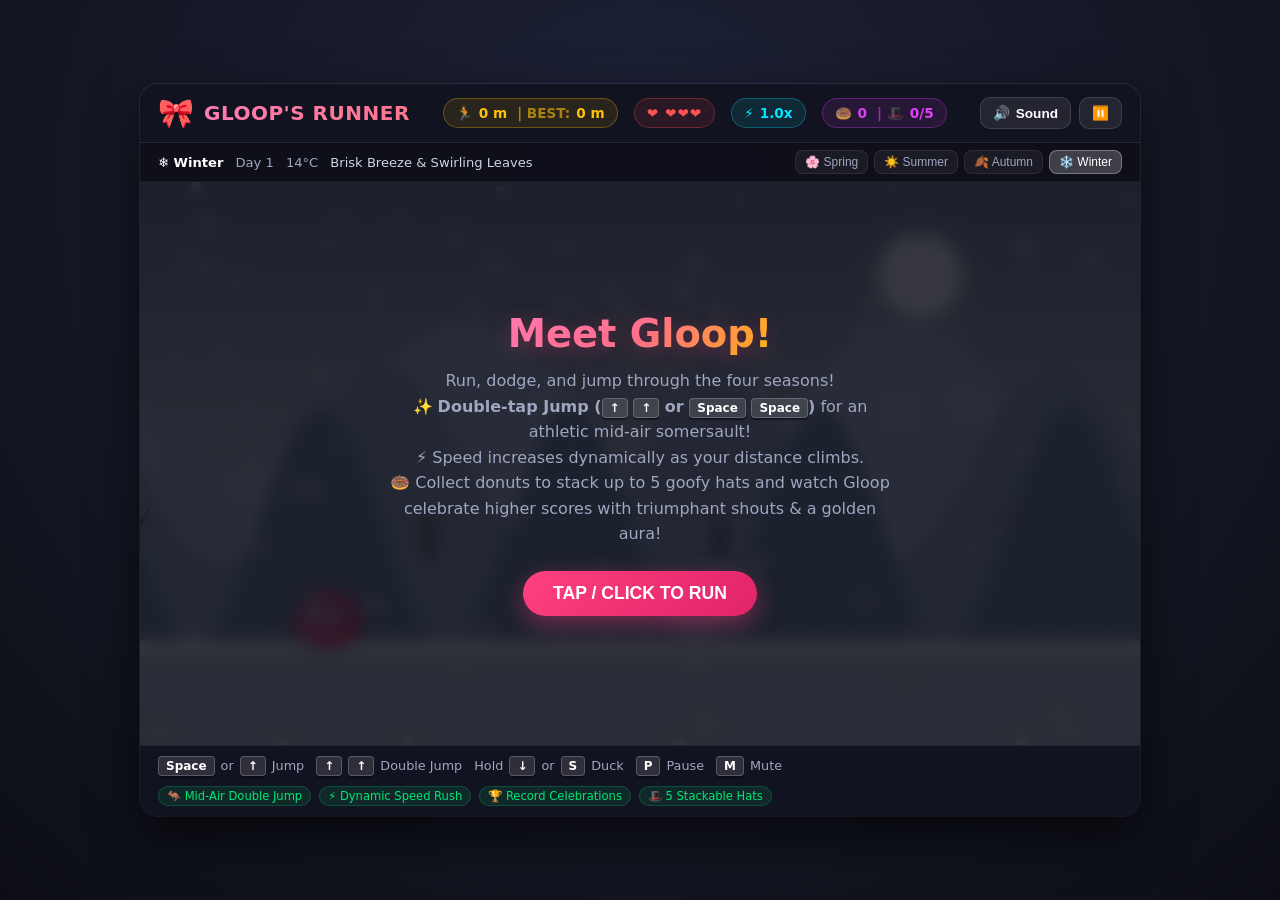
==== commit 8734e905: "Fix black screen on load, add idle loop, and polish dual-mode mobile layout (handheld arcade portrai" ====
--- a/gloop_runner.html
+++ b/gloop_runner.html
@@ -239,17 +239,19 @@
       touch-action: none;
     }
 
-    /* On-Screen Mobile Touch Controls */
+    /* On-Screen Mobile Touch Controls - Grouped on the RIGHT for right thumb, leaving GLOOP 100% CLEAR on left */
     .touch-controls {
       display: none;
       position: absolute;
-      bottom: 12px;
-      left: 0;
-      width: 100%;
-      padding: 0 16px;
+      bottom: 18px;
+      right: 20px;
+      left: auto;
+      width: auto;
+      padding: 0;
       pointer-events: none;
-      justify-content: space-between;
-      z-index: 15;
+      align-items: flex-end;
+      gap: 14px;
+      z-index: 25;
     }
 
     .touch-btn {
@@ -403,15 +405,11 @@
     }
 
     /* ==========================================================================
-       MOBILE RESPONSIVE & CUTE ADAPTIVE LAYOUT (< 768px)
-       Full-screen native mobile arcade feel, chunky pastel thumb controls,
-       compact HUD, and zero clutter.
+       MOBILE RESPONSIVE & HORIZONTAL ARCADE LAYOUT (< 900px)
+       Full-screen edge-to-edge game canvas, floating HUD overlay,
+       and right-hand action controls. ZERO overlapping buttons on Gloop!
        ========================================================================== */
-    .mobile-control-bar {
-      display: none;
-    }
-
-    @media (max-width: 768px) {
+    @media (max-width: 900px) {
       body {
         padding: 0;
         margin: 0;
@@ -419,7 +417,10 @@
         height: 100dvh;
         height: 100vh;
         overflow: hidden;
-        justify-content: flex-start;
+        background: #0d0e17;
+        display: flex;
+        align-items: center;
+        justify-content: center;
       }
 
       #game-container {
@@ -427,19 +428,27 @@
         height: 100dvh;
         height: 100vh;
         max-width: 100%;
+        max-height: 100%;
         border-radius: 0;
         border: none;
         box-shadow: none;
         background: #0d0e17;
-      }
-
-      /* Compact, Cute Top Header on Phone */
+        position: relative;
+        overflow: hidden;
+        display: flex;
+        flex-direction: column;
+      }
+
+      /* Floating / Header HUD */
       header.game-header {
-        padding: 8px 10px;
-        gap: 6px;
+        position: relative;
+        width: 100%;
+        padding: 8px 12px;
+        gap: 8px;
         flex-wrap: nowrap;
-        background: rgba(18, 19, 32, 0.98);
+        background: rgba(14, 15, 26, 0.96);
         border-bottom: 1px solid rgba(255, 255, 255, 0.08);
+        z-index: 25;
       }
 
       .brand {
@@ -448,16 +457,16 @@
       }
 
       .brand-icon {
-        font-size: 1.3rem;
+        font-size: 1.25rem;
       }
 
       .brand-title {
-        font-size: 1rem;
+        font-size: 0.92rem;
         letter-spacing: 0.2px;
       }
 
       .stats-bar {
-        gap: 5px;
+        gap: 6px;
         flex-wrap: nowrap;
         overflow-x: auto;
         scrollbar-width: none;
@@ -468,112 +477,161 @@
       }
 
       .stat-pill {
-        padding: 4px 7px;
-        font-size: 0.74rem;
+        padding: 4px 8px;
+        font-size: 0.75rem;
         border-radius: 12px;
-        gap: 3px;
+        gap: 4px;
         white-space: nowrap;
-      }
-
-      .stat-pill span[style*="opacity"] {
-        display: none; /* Hide "| BEST:" verbose label to keep pills clean */
+        background: rgba(0, 0, 0, 0.45);
+        border: 1px solid rgba(255, 255, 255, 0.15);
       }
 
       .header-actions {
-        gap: 5px;
+        gap: 6px;
         flex-shrink: 0;
       }
 
       .btn-action {
-        width: 34px;
-        height: 34px;
+        width: 32px;
+        height: 32px;
         padding: 0;
         justify-content: center;
         border-radius: 50%;
+        background: rgba(255, 255, 255, 0.15);
       }
 
       .btn-action span#mute-text {
-        display: none; /* Icon only */
-      }
-
-      /* Compact Weather Bar */
+        display: none;
+      }
+
       .season-ticker {
-        padding: 4px 10px;
-        font-size: 0.72rem;
-        flex-wrap: nowrap;
-        gap: 6px;
-        background: rgba(14, 15, 24, 0.95);
-      }
-
-      .season-info {
-        gap: 6px;
-        white-space: nowrap;
+        display: none !important;
+      }
+
+      footer.game-footer {
+        display: none !important;
+      }
+
+      /* Overlays on Mobile */
+      .overlay-screen {
+        padding: 20px 16px;
+        background: rgba(10, 11, 20, 0.78);
+        backdrop-filter: blur(6px);
+      }
+
+      .overlay-title {
+        font-size: 1.85rem;
+        margin-bottom: 8px;
+      }
+
+      .overlay-desc {
+        font-size: 0.88rem;
+        line-height: 1.5;
+        margin-bottom: 18px;
+        max-width: 90%;
+      }
+
+      .overlay-btn {
+        padding: 12px 28px;
+        font-size: 1.02rem;
+        border-radius: 28px;
+        box-shadow: 0 8px 25px rgba(255, 64, 129, 0.5);
+        animation: pulseBtn 1.6s ease-in-out infinite;
+      }
+
+      @keyframes pulseBtn {
+        0%, 100% { transform: scale(1); box-shadow: 0 8px 25px rgba(255, 64, 129, 0.5); }
+        50% { transform: scale(1.05); box-shadow: 0 12px 32px rgba(255, 64, 129, 0.8); }
+      }
+    }
+
+    /* ==========================================================================
+       MOBILE PORTRAIT MODE (< 900px, Portrait orientation)
+       Retro Handheld Arcade Console: 16:9 Screen on Top, Ergonomic Deck Below
+       ZERO OVERLAP: Gloop is 100% visible, buttons are on the deck!
+       ========================================================================== */
+    @media (max-width: 900px) and (orientation: portrait) {
+      #game-container {
+        display: flex;
+        flex-direction: column;
+        justify-content: space-between;
+      }
+
+      /* 16:9 Clean Arcade Viewport */
+      .canvas-wrapper {
+        position: relative;
+        width: 100%;
+        aspect-ratio: 16 / 9;
+        max-height: 48vh;
+        flex-shrink: 0;
+        background: #000;
         overflow: hidden;
-        text-overflow: ellipsis;
-      }
-
-      #hud-weather {
-        display: none; /* Keep ticker ultra-clean on phone */
-      }
-
-      .season-buttons {
-        gap: 3px;
-        flex-shrink: 0;
-      }
-
-      .btn-season {
-        padding: 2px 6px;
-        font-size: 0.68rem;
-        border-radius: 6px;
-      }
-
-      /* Canvas flexible gaming area */
-      .canvas-wrapper {
-        flex: 1;
-        min-height: 0;
+        border-bottom: 2px solid rgba(255, 64, 129, 0.25);
+        box-shadow: 0 8px 24px rgba(0, 0, 0, 0.6);
+      }
+
+      canvas#gameCanvas {
         width: 100%;
-        aspect-ratio: auto; /* Let flex occupy natural screen height */
+        height: 100%;
+        display: block;
+      }
+
+      /* In portrait, hide the floating landscape buttons */
+      .touch-controls {
+        display: none !important;
+      }
+
+      /* Handheld Arcade Controller Deck */
+      .portrait-deck {
+        display: flex !important;
+        flex-direction: column;
+        justify-content: space-between;
+        flex-grow: 1;
+        padding: 12px 18px 22px 18px;
+        background: radial-gradient(circle at 50% 25%, #1c1f36 0%, #0d0e18 100%);
+        border-top: 1px solid rgba(255, 255, 255, 0.06);
+        user-select: none;
+        -webkit-user-select: none;
+        z-index: 15;
+      }
+
+      .deck-rotate-banner {
         display: flex;
         align-items: center;
         justify-content: center;
-        background: #000;
-      }
-
-      canvas#gameCanvas {
-        width: 100%;
-        height: 100%;
-        object-fit: contain;
-      }
-
-      /* On-screen touch controls in canvas are hidden in portrait; dedicated bottom bar is used */
-      .touch-controls {
-        display: none !important;
-      }
-
-      /* Mobile Dedicated Bottom Control Deck */
-      .mobile-control-bar {
+        gap: 6px;
+        background: rgba(255, 64, 129, 0.12);
+        border: 1px dashed rgba(255, 64, 129, 0.35);
+        color: #ff80ab;
+        padding: 6px 12px;
+        border-radius: 18px;
+        font-size: 0.74rem;
+        font-weight: 700;
+        cursor: pointer;
+        text-align: center;
+        transition: background 0.2s;
+      }
+
+      .deck-rotate-banner:active {
+        background: rgba(255, 64, 129, 0.25);
+      }
+
+      .deck-controls-row {
         display: flex;
         align-items: center;
         justify-content: space-between;
-        padding: 8px 12px;
-        padding-bottom: max(10px, env(safe-area-inset-bottom));
-        background: rgba(14, 15, 26, 0.98);
-        border-top: 1px solid rgba(255, 255, 255, 0.08);
-        gap: 10px;
-        z-index: 25;
-      }
-
-      .mobile-btn {
-        flex: 1;
-        height: 60px;
-        border: none;
-        border-radius: 18px;
-        color: #ffffff;
-        font-family: inherit;
+        width: 100%;
+        margin-top: auto;
+        padding-bottom: 6px;
+      }
+
+      .deck-btn {
+        border-radius: 50%;
         display: flex;
+        flex-direction: column;
         align-items: center;
         justify-content: center;
-        gap: 8px;
+        color: #ffffff;
         cursor: pointer;
         user-select: none;
         -webkit-user-select: none;
@@ -581,127 +639,186 @@
         transition: transform 0.08s ease, filter 0.08s ease;
       }
 
-      .mobile-btn:active, .mobile-btn.pressed {
-        transform: scale(0.93);
-        filter: brightness(1.25);
-      }
-
-      .mobile-btn.btn-duck {
-        background: linear-gradient(135deg, #673ab7, #536dfe);
-        box-shadow: 0 6px 18px rgba(103, 58, 183, 0.35);
-      }
-
-      .mobile-btn.btn-jump {
-        background: linear-gradient(135deg, #ff4081, #f50057);
-        box-shadow: 0 6px 18px rgba(255, 64, 129, 0.4);
-      }
-
-      .mobile-btn .btn-icon {
-        font-size: 1.35rem;
-      }
-
-      .mobile-btn .btn-labels {
+      .deck-btn:active, .deck-btn.pressed {
+        transform: scale(0.91);
+        filter: brightness(1.3);
+      }
+
+      .deck-btn-duck {
+        width: 82px;
+        height: 82px;
+        background: linear-gradient(135deg, rgba(124, 77, 255, 0.95), rgba(83, 109, 254, 0.95));
+        border: 3px solid rgba(255, 255, 255, 0.4);
+        box-shadow: 0 8px 22px rgba(103, 58, 183, 0.55), inset 0 2px 6px rgba(255, 255, 255, 0.35);
+      }
+
+      .deck-btn-jump {
+        width: 98px;
+        height: 98px;
+        background: linear-gradient(135deg, rgba(255, 64, 129, 0.98), rgba(245, 0, 87, 0.98));
+        border: 3px solid rgba(255, 255, 255, 0.45);
+        box-shadow: 0 10px 28px rgba(255, 64, 129, 0.65), inset 0 2px 6px rgba(255, 255, 255, 0.4);
+      }
+
+      .deck-btn-icon {
+        font-size: 1.65rem;
+        line-height: 1;
+      }
+
+      .deck-btn-text {
+        font-size: 0.68rem;
+        font-weight: 900;
+        letter-spacing: 0.5px;
+        margin-top: 2px;
+      }
+
+      .deck-center-console {
         display: flex;
         flex-direction: column;
-        align-items: flex-start;
-        line-height: 1.1;
-      }
-
-      .mobile-btn .btn-title {
-        font-size: 0.92rem;
-        font-weight: 800;
-        letter-spacing: 0.5px;
-      }
-
-      .mobile-btn .btn-sub {
-        font-size: 0.65rem;
-        font-weight: 600;
-        opacity: 0.85;
-      }
-
-      .mobile-hint {
-        display: none;
+        align-items: center;
+        gap: 8px;
+      }
+
+      .deck-console-item {
+        display: flex;
         flex-direction: column;
         align-items: center;
+        background: rgba(0, 0, 0, 0.35);
+        padding: 4px 12px;
+        border-radius: 12px;
+        border: 1px solid rgba(255, 255, 255, 0.08);
+      }
+
+      .deck-console-label {
         font-size: 0.62rem;
+        font-weight: 700;
         color: var(--text-muted);
-        line-height: 1.2;
-        text-align: center;
-      }
-
-      /* Hide PC keyboard hints footer on phone */
-      footer.game-footer {
+        letter-spacing: 0.5px;
+      }
+
+      .deck-console-val {
+        font-size: 0.92rem;
+        font-weight: 900;
+        color: var(--accent-gold);
+      }
+    }
+
+    /* ==========================================================================
+       MOBILE LANDSCAPE MODE (Full-Screen Horizontal Arcade Runner)
+       Full bleed edge-to-edge cinematic canvas with right-hand thumb controls
+       Gloop is 100% visible on the left side with huge open view!
+       ========================================================================== */
+    @media (max-width: 900px) and (orientation: landscape), (max-height: 500px) and (orientation: landscape) {
+      .portrait-deck {
         display: none !important;
       }
 
-      /* Scaled cute modals for mobile */
-      .overlay-screen {
-        padding: 18px 14px;
-      }
-
-      .overlay-title {
-        font-size: 1.6rem;
-        margin-bottom: 8px;
-      }
-
-      .overlay-desc {
-        font-size: 0.84rem;
-        line-height: 1.45;
-        margin-bottom: 16px;
-      }
-
-      .overlay-btn {
-        padding: 11px 26px;
-        font-size: 0.95rem;
-        border-radius: 24px;
-      }
-    }
-
-    /* Landscape Mode on Phone (Hold phone sideways) */
-    @media (max-width: 900px) and (orientation: landscape) {
-      body {
-        padding: 0;
+      #game-container {
+        width: 100vw;
+        height: 100dvh;
         height: 100vh;
-      }
-
-      #game-container {
+        position: relative;
+        overflow: hidden;
+        background: #000;
+      }
+
+      header.game-header {
+        position: absolute;
+        top: 0;
+        left: 0;
+        width: 100%;
+        padding: 6px 14px;
+        background: linear-gradient(180deg, rgba(10, 11, 20, 0.85) 0%, rgba(10, 11, 20, 0) 100%);
+        border-bottom: none;
+        z-index: 25;
+        pointer-events: none;
+      }
+
+      header.game-header * {
+        pointer-events: auto;
+      }
+
+      .canvas-wrapper {
+        position: absolute;
+        top: 0;
+        left: 0;
+        width: 100vw;
+        height: 100dvh;
         height: 100vh;
-        width: 100vw;
-        border-radius: 0;
-      }
-
-      header.game-header {
-        padding: 4px 12px;
-      }
-
-      .season-ticker {
-        display: none !important;
-      }
-
-      .mobile-control-bar {
-        display: none !important;
-      }
-
-      /* In landscape, show floating corner thumb buttons */
+        background: #000;
+        overflow: hidden;
+      }
+
+      canvas#gameCanvas {
+        width: 100%;
+        height: 100%;
+        display: block;
+      }
+
+      /* Clean Mobile Touch Controls - Grouped on the RIGHT SIDE for right thumb */
       .touch-controls {
         display: flex !important;
         position: absolute;
-        bottom: 10px;
-        left: 0;
-        width: 100%;
-        padding: 0 16px;
+        bottom: 16px;
+        right: 18px;
+        left: auto !important;
+        width: auto !important;
+        padding: 0 !important;
         pointer-events: none;
-        justify-content: space-between;
-        z-index: 25;
+        align-items: flex-end;
+        gap: 14px;
+        z-index: 30;
       }
 
       .touch-btn {
         pointer-events: auto;
-        width: 68px;
-        height: 68px;
-      }
-    }
-
+        border-radius: 50%;
+        display: flex;
+        flex-direction: column;
+        align-items: center;
+        justify-content: center;
+        color: #ffffff;
+        cursor: pointer;
+        user-select: none;
+        -webkit-user-select: none;
+        touch-action: manipulation;
+        transition: transform 0.08s ease, filter 0.08s ease;
+      }
+
+      .touch-btn:active, .touch-btn.pressed {
+        transform: scale(0.91);
+        filter: brightness(1.3);
+      }
+
+      .touch-btn#touch-duck {
+        width: 66px;
+        height: 66px;
+        background: linear-gradient(135deg, rgba(124, 77, 255, 0.9), rgba(83, 109, 254, 0.9));
+        border: 2px solid rgba(124, 77, 255, 0.6);
+        box-shadow: 0 8px 24px rgba(103, 58, 183, 0.5), inset 0 2px 6px rgba(255, 255, 255, 0.3);
+      }
+
+      .touch-btn#touch-jump {
+        width: 86px;
+        height: 86px;
+        background: linear-gradient(135deg, rgba(255, 64, 129, 0.95), rgba(245, 0, 87, 0.95));
+        border: 2px solid rgba(255, 64, 129, 0.65);
+        box-shadow: 0 10px 28px rgba(255, 64, 129, 0.6), inset 0 2px 6px rgba(255, 255, 255, 0.35);
+      }
+
+      .touch-btn span:first-child {
+        font-size: 1.55rem;
+        line-height: 1;
+      }
+
+      .touch-btn .label {
+        font-size: 0.68rem;
+        font-weight: 800;
+        letter-spacing: 0.5px;
+        margin-top: 2px;
+      }
+    }
+    
     /* Respect reduced motion preference */
     @media (prefers-reduced-motion: reduce) {
       .brand-icon {
@@ -822,25 +939,35 @@
         <button id="btn-restart" class="overlay-btn">PLAY AGAIN (SPACE)</button>
       </div>
     </div>
-
-    <!-- Mobile Dedicated Touch Control Deck (Visible on Phone) -->
-    <div class="mobile-control-bar">
-      <button id="mobile-duck" class="mobile-btn btn-duck" aria-label="Duck">
-        <span class="btn-icon">🛡️</span>
-        <div class="btn-labels">
-          <span class="btn-title">DUCK</span>
-          <span class="btn-sub">HOLD TO SLIDE</span>
+    <!-- Dedicated Mobile Portrait Deck (Active on phones in vertical orientation) -->
+    <div class="portrait-deck" id="portrait-deck" style="display: none;">
+      <div class="deck-rotate-banner" id="btn-rotate-hint">
+        <span>🔄 Rotate phone sideways for full-screen arcade!</span>
+      </div>
+      <div class="deck-controls-row">
+        <button id="deck-duck" class="deck-btn deck-btn-duck" aria-label="Slide / Duck">
+          <span class="deck-btn-icon">🛡️</span>
+          <span class="deck-btn-text">DUCK</span>
+        </button>
+
+        <div class="deck-center-console">
+          <div class="deck-console-item">
+            <span class="deck-console-label">DISTANCE</span>
+            <span class="deck-console-val" id="deck-score">0 m</span>
+          </div>
+          <div class="deck-console-item">
+            <span class="deck-console-label">DONUTS</span>
+            <span class="deck-console-val" id="deck-donuts">0</span>
+          </div>
         </div>
-      </button>
-
-      <button id="mobile-jump" class="mobile-btn btn-jump" aria-label="Jump / Double Jump">
-        <span class="btn-icon">🦘</span>
-        <div class="btn-labels">
-          <span class="btn-title">JUMP</span>
-          <span class="btn-sub">TAP x2 FLIP</span>
-        </div>
-      </button>
+
+        <button id="deck-jump" class="deck-btn deck-btn-jump" aria-label="Jump / Double Jump">
+          <span class="deck-btn-icon">🦘</span>
+          <span class="deck-btn-text">JUMP x2</span>
+        </button>
+      </div>
     </div>
+
 
     <!-- Bottom Footer Hints -->
     <footer class="game-footer">
@@ -1929,7 +2056,7 @@
       // =========================================================================
       class Gloop {
         constructor() {
-          this.x = 140; // Virtual horizontal anchor
+          this.x = 180; // Virtual horizontal anchor (comfortable margin from left edge)
           this.y = GROUND_Y;
           this.vy = 0;
           this.isGrounded = true;
@@ -3162,10 +3289,13 @@
           }
         }
 
-        draw(ctx, seasonIndex, nextSeasonIndex, transitionFactor, isSummerMonsoon) {
+        draw(ctx, seasonIndex, nextSeasonIndex, transitionFactor, isSummerMonsoon, viewLeft = 0, viewRight = VIRTUAL_WIDTH, viewTop = 0, viewBottom = VIRTUAL_HEIGHT) {
           const cur = SEASONS_DATA[seasonIndex];
           const next = SEASONS_DATA[nextSeasonIndex];
           const f = transitionFactor;
+
+          const spanW = viewRight - viewLeft;
+          const spanH = Math.max(VIRTUAL_HEIGHT, viewBottom) - viewTop;
 
           // 1. Dynamic Interpolated Sky Gradient
           let curSkyTop = cur.skyTop;
@@ -3175,11 +3305,11 @@
             curSkyBottom = cur.skyStormBottom;
           }
 
-          const skyGrad = ctx.createLinearGradient(0, 0, 0, GROUND_Y);
+          const skyGrad = ctx.createLinearGradient(0, viewTop, 0, GROUND_Y);
           skyGrad.addColorStop(0, lerpColor(curSkyTop, next.skyTop, f));
           skyGrad.addColorStop(1, lerpColor(curSkyBottom, next.skyBottom, f));
           ctx.fillStyle = skyGrad;
-          ctx.fillRect(0, 0, VIRTUAL_WIDTH, VIRTUAL_HEIGHT);
+          ctx.fillRect(viewLeft, viewTop, spanW, spanH);
 
           // 2. Celestial Body (Sun / Frost Sun / Moon)
           if (!isSummerMonsoon || seasonIndex !== 1) {
@@ -3189,37 +3319,39 @@
             ctx.shadowColor = sunColor;
             ctx.shadowBlur = 24;
             ctx.beginPath();
-            ctx.arc(VIRTUAL_WIDTH * 0.78, 90, cur.sunSize, 0, Math.PI * 2);
+            const sunX = Math.min(viewRight - 100, Math.max(viewLeft + 120, VIRTUAL_WIDTH * 0.78));
+            ctx.arc(sunX, 90, cur.sunSize, 0, Math.PI * 2);
             ctx.fill();
             ctx.restore();
           }
 
           // 3. Parallax Hills Layer 1: Distant Mountains / High Hills
           const farColor = lerpColor(cur.farHills, next.farHills, f);
-          this._drawHills(ctx, this.farScroll, farColor, 230, 75, 420);
+          this._drawHills(ctx, this.farScroll, farColor, 230, 75, 420, viewLeft, viewRight);
 
           // 4. Parallax Hills Layer 2: Midground Rolling Hills & Seasonal Trees
           const midColor = lerpColor(cur.midHills, next.midHills, f);
-          this._drawHills(ctx, this.midScroll, midColor, 170, 95, 320);
-          this._drawTrees(ctx, this.midScroll, seasonIndex, 330);
+          this._drawHills(ctx, this.midScroll, midColor, 170, 95, 320, viewLeft, viewRight);
+          this._drawTrees(ctx, this.midScroll, seasonIndex, 330, viewLeft, viewRight);
 
           // 5. Parallax Hills Layer 3: Near Hills
           const nearColor = lerpColor(cur.nearHills, next.nearHills, f);
-          this._drawHills(ctx, this.nearScroll, nearColor, 110, 115, 240);
+          this._drawHills(ctx, this.nearScroll, nearColor, 110, 115, 240, viewLeft, viewRight);
 
           // 6. Ground Base
           const groundTopColor = lerpColor(cur.groundTop, next.groundTop, f);
           const groundSubColor = lerpColor(cur.groundSub, next.groundSub, f);
 
           ctx.fillStyle = groundTopColor;
-          ctx.fillRect(0, GROUND_Y, VIRTUAL_WIDTH, 14);
+          ctx.fillRect(viewLeft, GROUND_Y, spanW, 14);
 
           ctx.fillStyle = groundSubColor;
-          ctx.fillRect(0, GROUND_Y + 14, VIRTUAL_WIDTH, VIRTUAL_HEIGHT - GROUND_Y - 14);
+          ctx.fillRect(viewLeft, GROUND_Y + 14, spanW, Math.max(VIRTUAL_HEIGHT, viewBottom) - GROUND_Y - 14);
 
           // Ground details / moving pebble marks
           ctx.fillStyle = 'rgba(0, 0, 0, 0.12)';
-          for (let gx = -this.groundScroll; gx < VIRTUAL_WIDTH + 60; gx += 40) {
+          const pebbleStart = viewLeft - (this.groundScroll % 40);
+          for (let gx = pebbleStart; gx < viewRight + 60; gx += 40) {
             ctx.beginPath();
             ctx.ellipse(gx, GROUND_Y + 7, 6, 2.5, 0, 0, Math.PI * 2);
             ctx.fill();
@@ -3229,33 +3361,35 @@
           if (this.lightningFlash > 0 && !prefersReducedMotion) {
             ctx.save();
             ctx.fillStyle = `rgba(255, 255, 255, ${this.lightningFlash * 0.7})`;
-            ctx.fillRect(0, 0, VIRTUAL_WIDTH, VIRTUAL_HEIGHT);
+            ctx.fillRect(viewLeft, viewTop, spanW, spanH);
             ctx.restore();
           }
         }
 
-        _drawHills(ctx, scrollOffset, color, baseHeight, amplitude, wavelength) {
+        _drawHills(ctx, scrollOffset, color, baseHeight, amplitude, wavelength, left = 0, right = VIRTUAL_WIDTH) {
           ctx.save();
           ctx.fillStyle = color;
           ctx.beginPath();
-          ctx.moveTo(0, GROUND_Y);
-
-          for (let x = 0; x <= VIRTUAL_WIDTH; x += 15) {
+          ctx.moveTo(left, GROUND_Y);
+
+          for (let x = left; x <= right + 20; x += 15) {
             const worldX = x + scrollOffset;
             const y = GROUND_Y - baseHeight + Math.sin(worldX / wavelength * Math.PI * 2) * amplitude;
             ctx.lineTo(x, y);
           }
 
-          ctx.lineTo(VIRTUAL_WIDTH, GROUND_Y);
+          ctx.lineTo(right, GROUND_Y);
           ctx.closePath();
           ctx.fill();
           ctx.restore();
         }
 
-        _drawTrees(ctx, scrollOffset, seasonIndex, baseY) {
+        _drawTrees(ctx, scrollOffset, seasonIndex, baseY, left = 0, right = VIRTUAL_WIDTH) {
           ctx.save();
           const treeSpacing = 280;
-          for (let tx = - (scrollOffset % treeSpacing); tx < VIRTUAL_WIDTH + 80; tx += treeSpacing) {
+          const startX = left - ((scrollOffset - left) % treeSpacing);
+          for (let tx = startX; tx < right + 80; tx += treeSpacing) {
+            ctx.save();
             ctx.translate(tx, baseY);
 
             // Trunk
@@ -3294,7 +3428,7 @@
               ctx.stroke();
             }
 
-            ctx.translate(-tx, -baseY);
+            ctx.restore();
           }
           ctx.restore();
         }
@@ -3397,6 +3531,13 @@
           this.initResize();
           this.initEventListeners();
           this.updateHUDSeason();
+          this.deckScore = document.getElementById('deck-score');
+          this.deckDonuts = document.getElementById('deck-donuts');
+          this.deckDuck = document.getElementById('deck-duck');
+          this.deckJump = document.getElementById('deck-jump');
+
+          this.render(); // Immediate draw on load
+          this.startIdleLoop(); // Continuous lively preview on initial load
         }
 
         getRealCurrentSeason() {
@@ -3443,6 +3584,26 @@
         }
 
         initEventListeners() {
+          // Mobile Portrait Rotate Prompt Logic
+          const rotatePrompt = document.getElementById('rotate-prompt');
+          const btnRotateDismiss = document.getElementById('btn-rotate-dismiss');
+          if (rotatePrompt && btnRotateDismiss) {
+            if (window.innerWidth <= 900 && window.innerHeight > window.innerWidth) {
+              rotatePrompt.classList.add('show-prompt');
+            }
+            btnRotateDismiss.addEventListener('click', (e) => {
+              e.stopPropagation();
+              rotatePrompt.classList.remove('show-prompt');
+            });
+            window.addEventListener('orientationchange', () => {
+              setTimeout(() => {
+                if (window.innerWidth > window.innerHeight) {
+                  rotatePrompt.classList.remove('show-prompt');
+                }
+              }, 200);
+            });
+          }
+
           // Pre-warm Web Audio immediately on first user gesture
           window.addEventListener('pointerdown', () => this.sound.init(), { once: true });
           window.addEventListener('keydown', () => this.sound.init(), { once: true });
@@ -3578,6 +3739,29 @@
             this.mobileJump.addEventListener('pointerup', cutJump);
             this.mobileJump.addEventListener('pointercancel', cutJump);
           }
+          if (this.deckDuck) {
+            this.deckDuck.addEventListener('pointerdown', startDuck);
+            this.deckDuck.addEventListener('pointerup', endDuck);
+            this.deckDuck.addEventListener('pointercancel', endDuck);
+          }
+          if (this.deckJump) {
+            this.deckJump.addEventListener('pointerdown', handleJumpTrigger);
+            this.deckJump.addEventListener('pointerup', cutJump);
+            this.deckJump.addEventListener('pointercancel', cutJump);
+          }
+
+          const btnRotateHint = document.getElementById('btn-rotate-hint');
+          if (btnRotateHint) {
+            btnRotateHint.addEventListener('click', () => {
+              if (document.documentElement.requestFullscreen) {
+                document.documentElement.requestFullscreen().catch(() => {});
+              }
+              if (screen.orientation && screen.orientation.lock) {
+                screen.orientation.lock('landscape').catch(() => {});
+              }
+            });
+          }
+
           if (this.mobileDuck) {
             this.mobileDuck.addEventListener('pointerdown', startDuck);
             this.mobileDuck.addEventListener('pointerup', endDuck);
@@ -3807,6 +3991,7 @@
           const scoreText = `${Math.floor(this.distance)} m`;
           if (this._lastScoreText !== scoreText) {
             this.hudScore.textContent = scoreText;
+            if (this.deckScore) this.deckScore.textContent = scoreText;
             this._lastScoreText = scoreText;
           }
 
@@ -3821,6 +4006,7 @@
           const donutText = `${this.donuts.totalCollected}`;
           if (this._lastDonutText !== donutText) {
             this.hudDonuts.textContent = donutText;
+            if (this.deckDonuts) this.deckDonuts.textContent = donutText;
             this._lastDonutText = donutText;
           }
 
@@ -3906,10 +4092,29 @@
           ctx.save();
           ctx.clearRect(0, 0, this.canvas.width, this.canvas.height);
 
-          // Apply High-DPI & Virtual scale transform (Zero forced reflow!)
-          const scaleX = this.canvas.width / VIRTUAL_WIDTH;
-          const scaleY = this.canvas.height / VIRTUAL_HEIGHT;
-          ctx.scale(scaleX, scaleY);
+          // Uniform scaling (Strict 1:1 Aspect Ratio - Never elongate or distort Gloop or assets!)
+          const scale = Math.min(this.canvas.width / VIRTUAL_WIDTH, this.canvas.height / VIRTUAL_HEIGHT);
+          const drawW = VIRTUAL_WIDTH * scale;
+          const drawH = VIRTUAL_HEIGHT * scale;
+          const offsetX = (this.canvas.width - drawW) / 2;
+          const offsetY = (this.canvas.height - drawH) / 2;
+
+          ctx.translate(offsetX, offsetY);
+          ctx.scale(scale, scale);
+
+          // Full virtual view bounds covering the full canvas screen without black bars
+          const viewLeft = -offsetX / scale;
+          const viewRight = VIRTUAL_WIDTH + offsetX / scale;
+          const viewTop = -offsetY / scale;
+          const viewBottom = VIRTUAL_HEIGHT + offsetY / scale;
+
+          this.viewLeft = viewLeft;
+          this.viewRight = viewRight;
+
+          // Clip to full physical canvas view
+          ctx.beginPath();
+          ctx.rect(viewLeft, viewTop, viewRight - viewLeft, viewBottom - viewTop);
+          ctx.clip();
 
           // Screen shake
           if (this.shakeTime > 0 && !prefersReducedMotion) {
@@ -3919,7 +4124,7 @@
             ctx.translate(ox, oy);
           }
 
-          // 1. Draw Background & Seasonal Hills
+          // 1. Draw Background & Seasonal Hills (edge-to-edge seamless!)
           const blendStart = SEASON_DURATION_SEC - SEASON_TRANSITION_SEC;
           const transitionFactor = this.seasonTimer >= blendStart
             ? (this.seasonTimer - blendStart) / SEASON_TRANSITION_SEC
@@ -3927,27 +4132,50 @@
           const nextSeasonIndex = (this.currentSeasonIndex + 1) % 4;
           const isSummerMonsoon = (this.currentSeasonIndex === 1 && this.seasonTimer > 18.0);
 
-          this.bg.draw(ctx, this.currentSeasonIndex, nextSeasonIndex, transitionFactor, isSummerMonsoon);
-
-          // 2. Draw Weather Particles (behind characters)
+          this.bg.draw(ctx, this.currentSeasonIndex, nextSeasonIndex, transitionFactor, isSummerMonsoon, viewLeft, viewRight, viewTop, viewBottom);
+
+          // 2. Weather particles
           this.particles.drawWeather(ctx);
 
-          // 3. Draw Speed Lines if running fast
+          // 3. Speed Lines if fast
           this.particles.drawSpeedLines(ctx, this.currentSpeed / INITIAL_SPEED);
 
-          // 4. Draw Donuts
+          // 4. Donuts
           this.donuts.draw(ctx);
 
-          // 5. Draw Obstacles
+          // 5. Obstacles
           this.obstacles.draw(ctx);
 
-          // 6. Draw Gloop (with super aura if active)
+          // 6. Gloop
           this.gloop.draw(ctx, this.isSuperAura);
 
-          // 7. Draw Sparkles & Comic Floating Text & Confetti (foreground)
+          // 7. Sparkles & comic effects
           this.particles.drawEffects(ctx);
 
           ctx.restore();
+        }
+
+        startIdleLoop() {
+          const idleTick = (timestamp) => {
+            if (this.isRunning || this.isGameOver) return;
+            if (!this._lastIdleTime) this._lastIdleTime = timestamp;
+            const dt = Math.min(0.033, (timestamp - this._lastIdleTime) / 1000);
+            this._lastIdleTime = timestamp;
+
+            // Gentle idle animation: hills scroll softly, seasonal leaves/petals fall, Gloop breathes
+            this.bg.update(dt, 30, false);
+            this.particles.update(dt, this.currentSeasonIndex, false);
+            this.gloop.runCycle = (this.gloop.runCycle || 0) + dt * 3.5;
+            this.gloop.squashX = 1 + Math.sin(this.gloop.runCycle) * 0.05;
+            this.gloop.squashY = 1 - Math.sin(this.gloop.runCycle) * 0.05;
+
+            this.render();
+
+            if (!this.isRunning && !this.isGameOver) {
+              requestAnimationFrame(idleTick);
+            }
+          };
+          requestAnimationFrame(idleTick);
         }
       }
 
